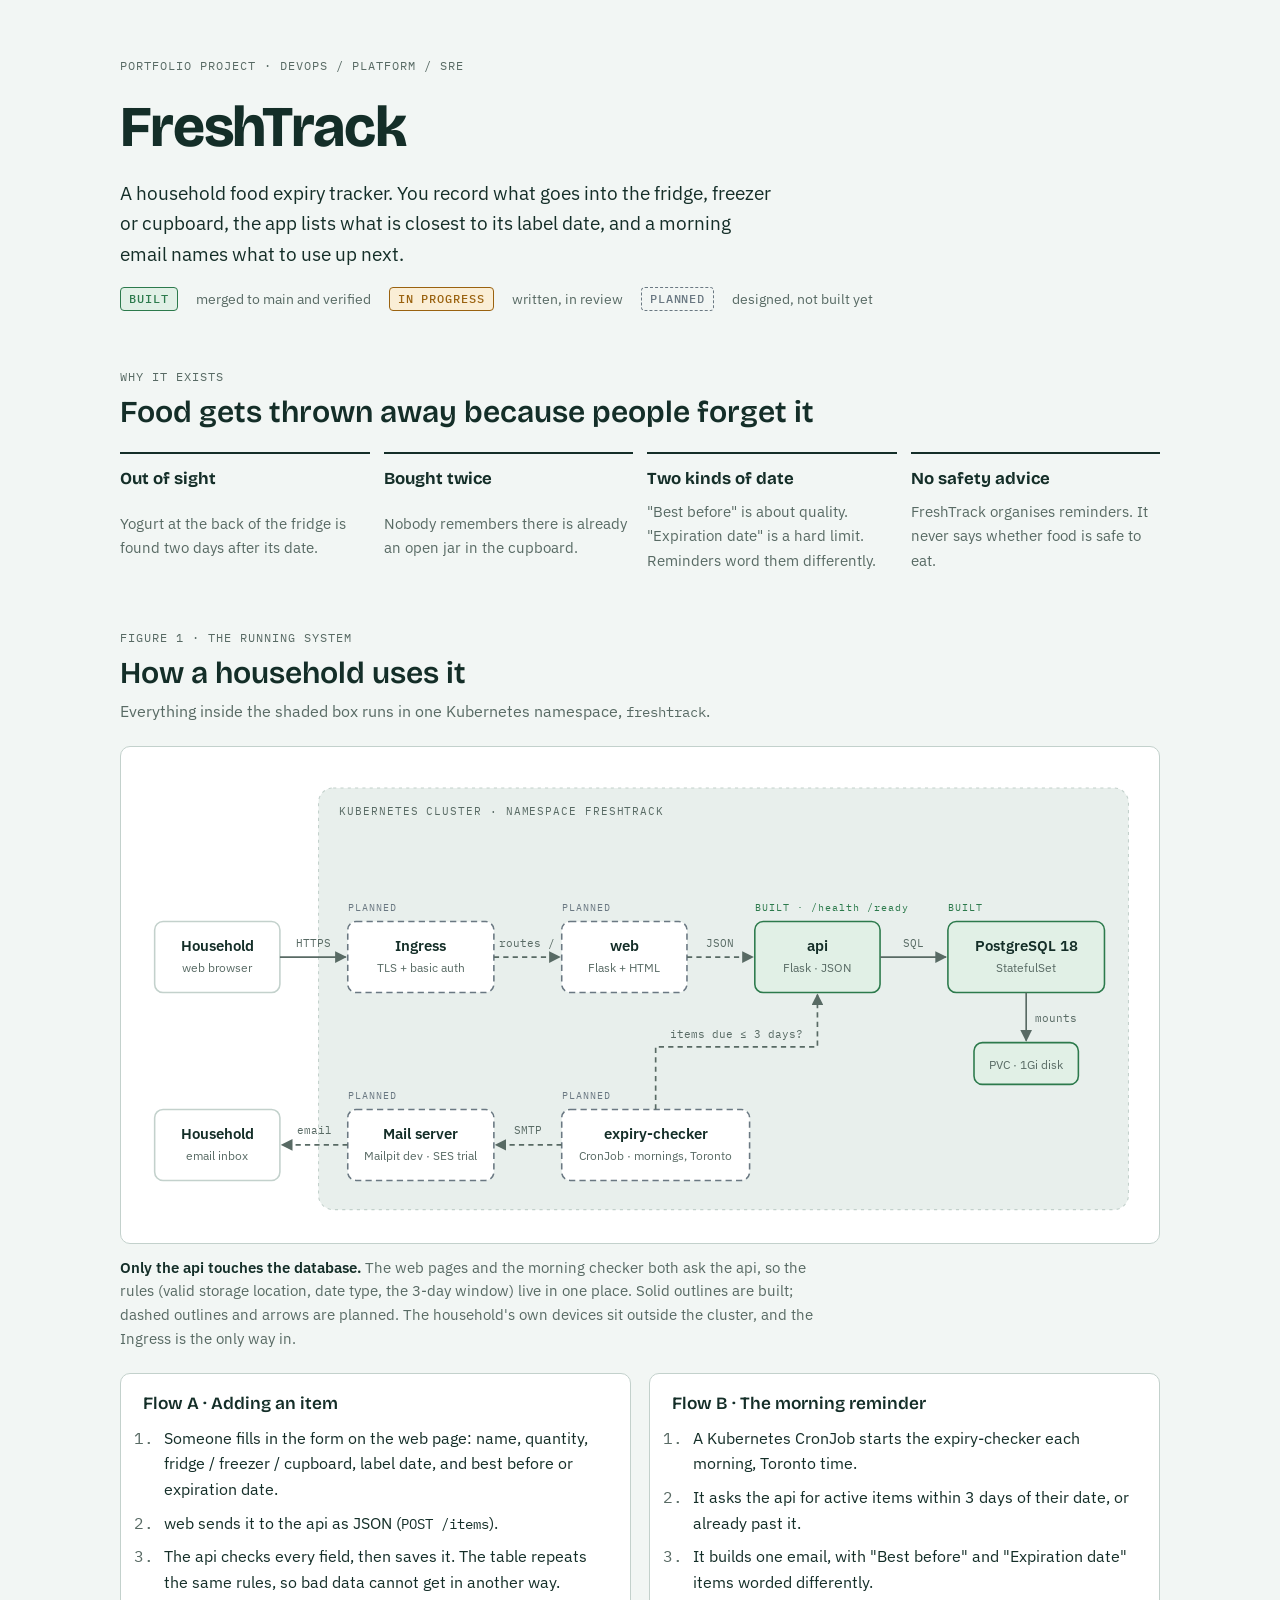
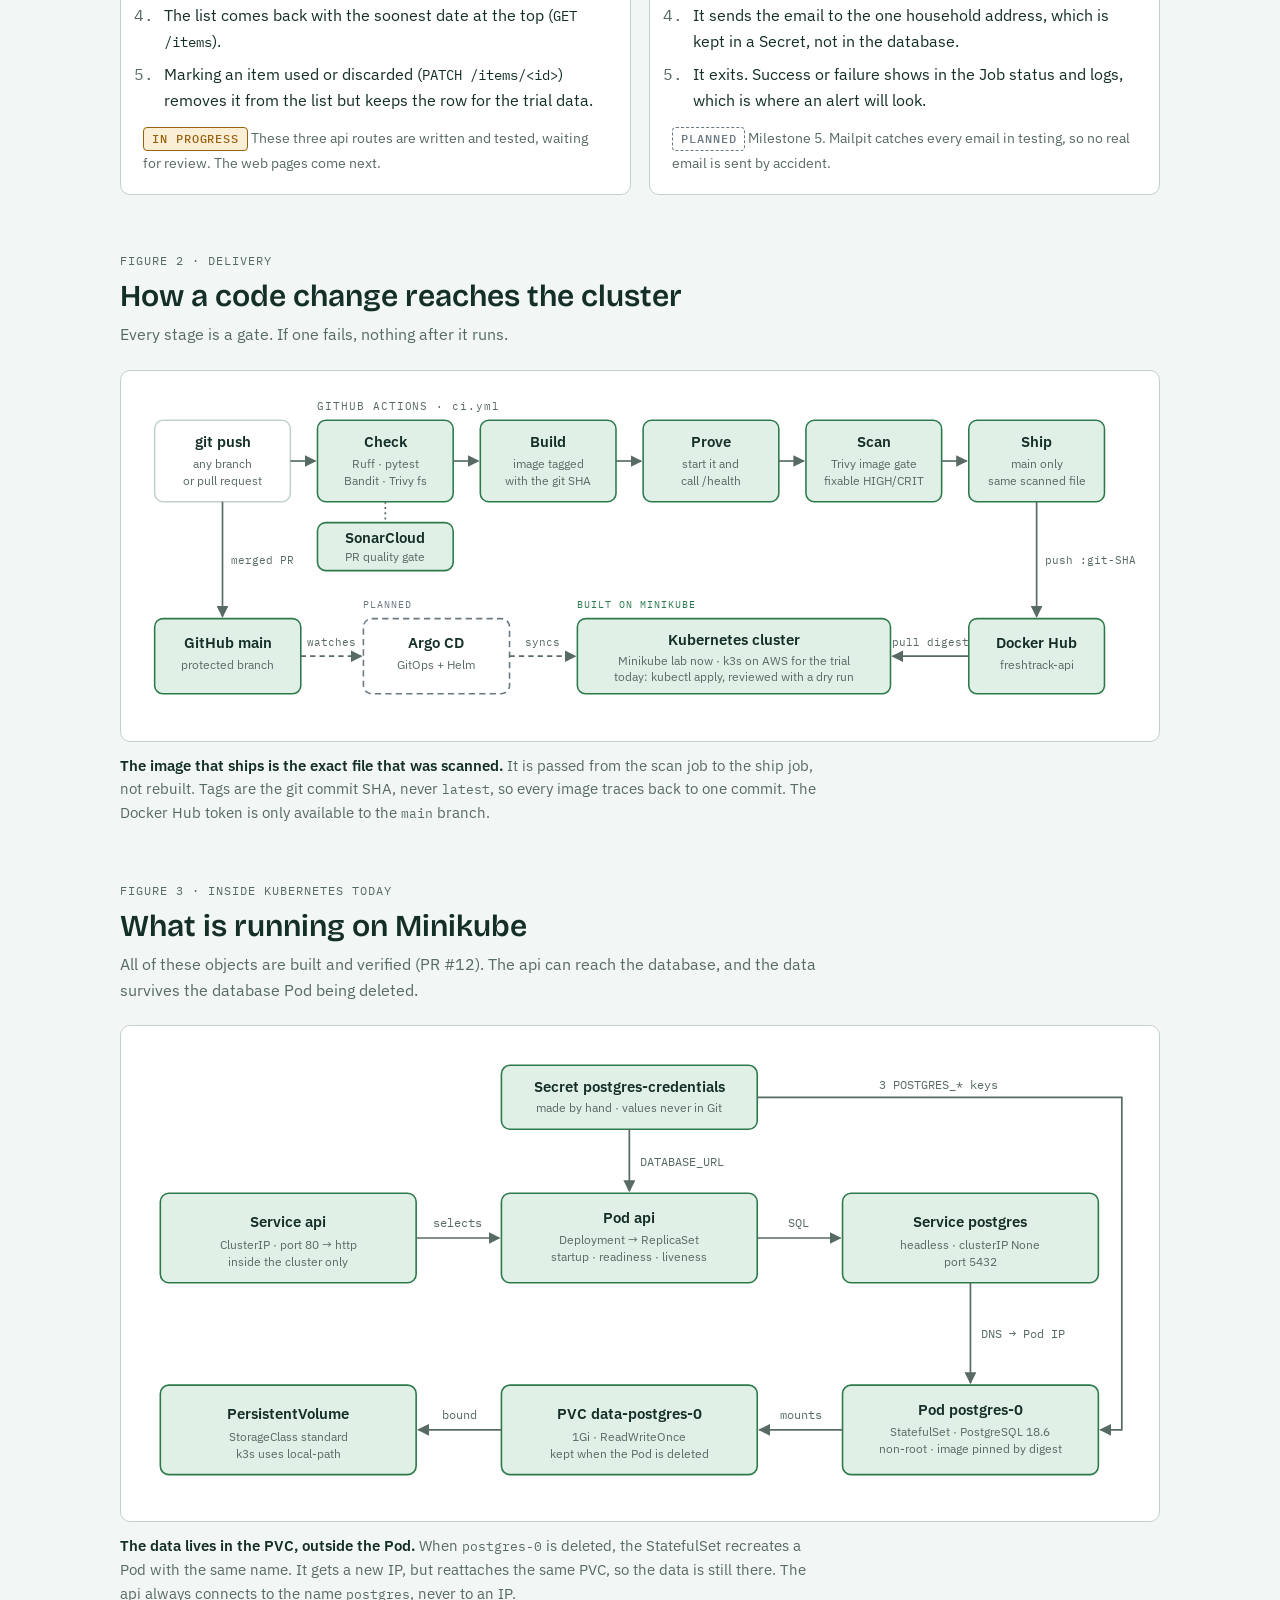
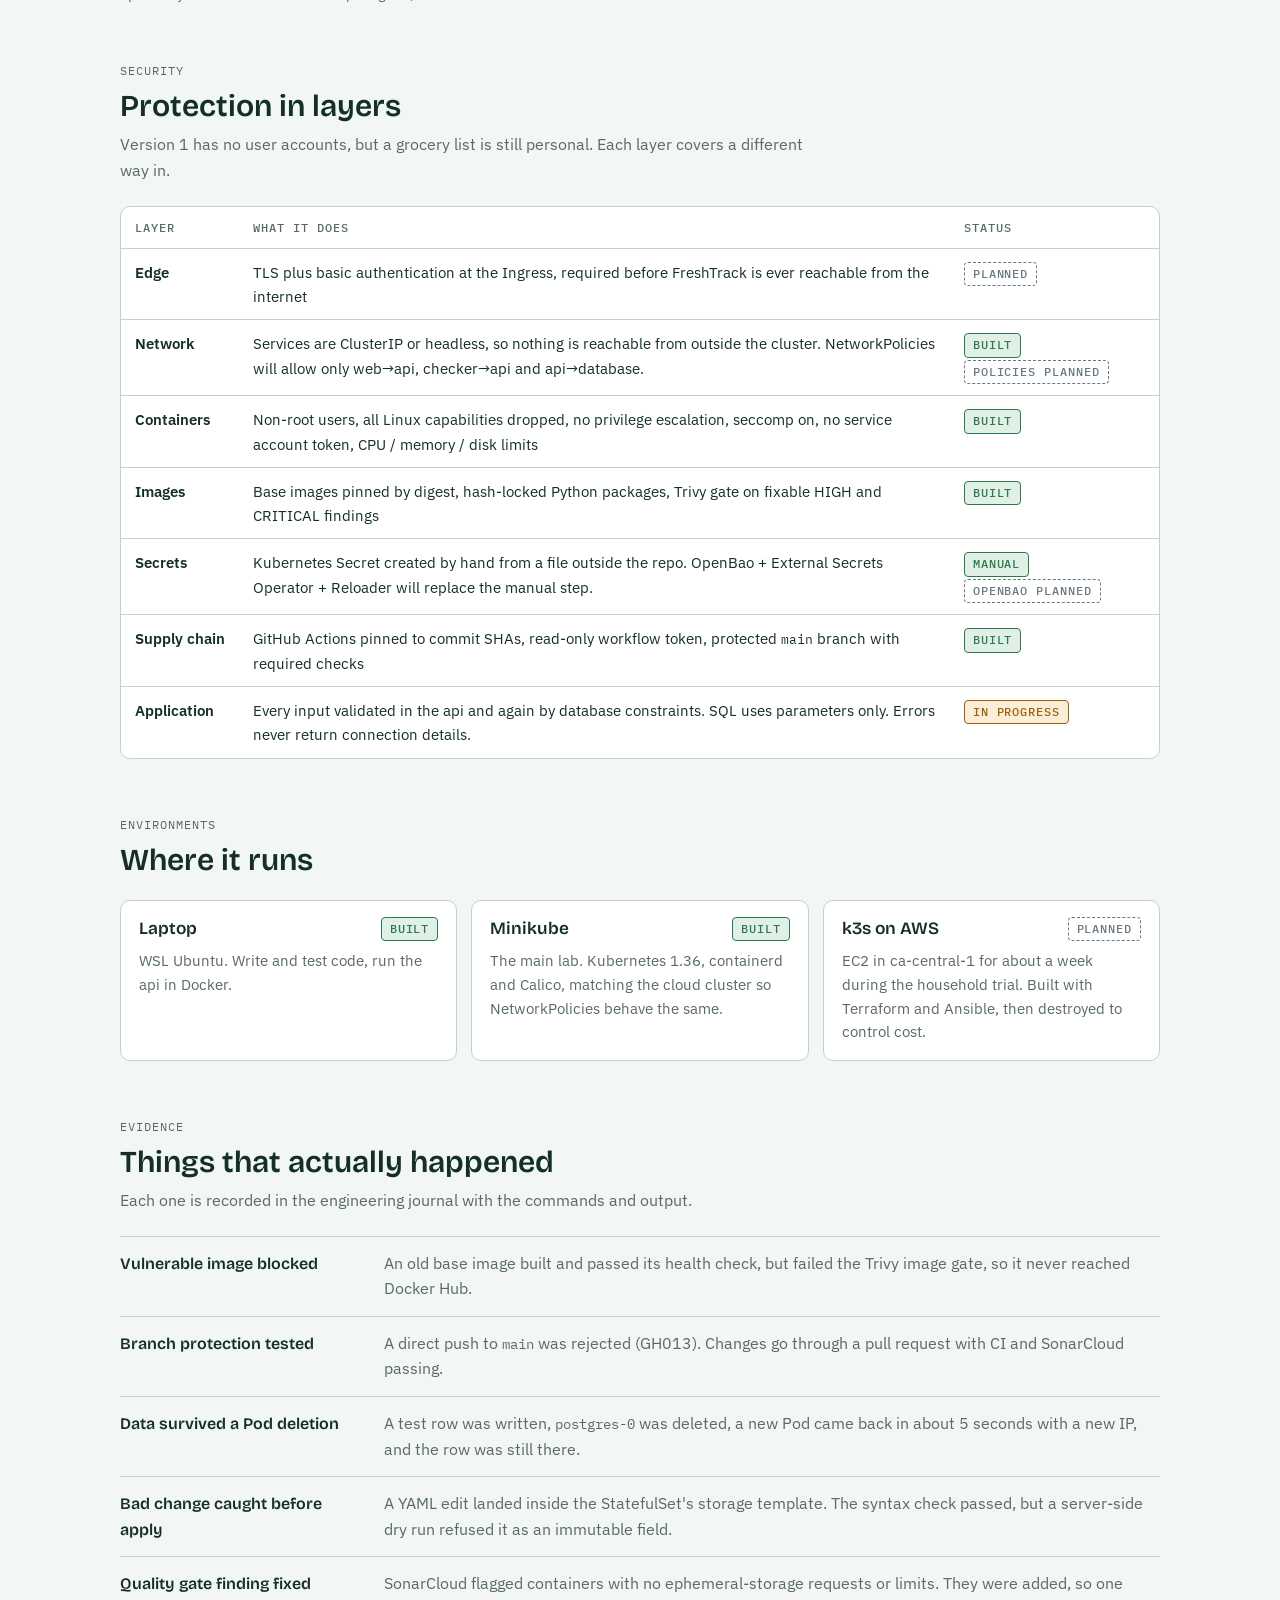
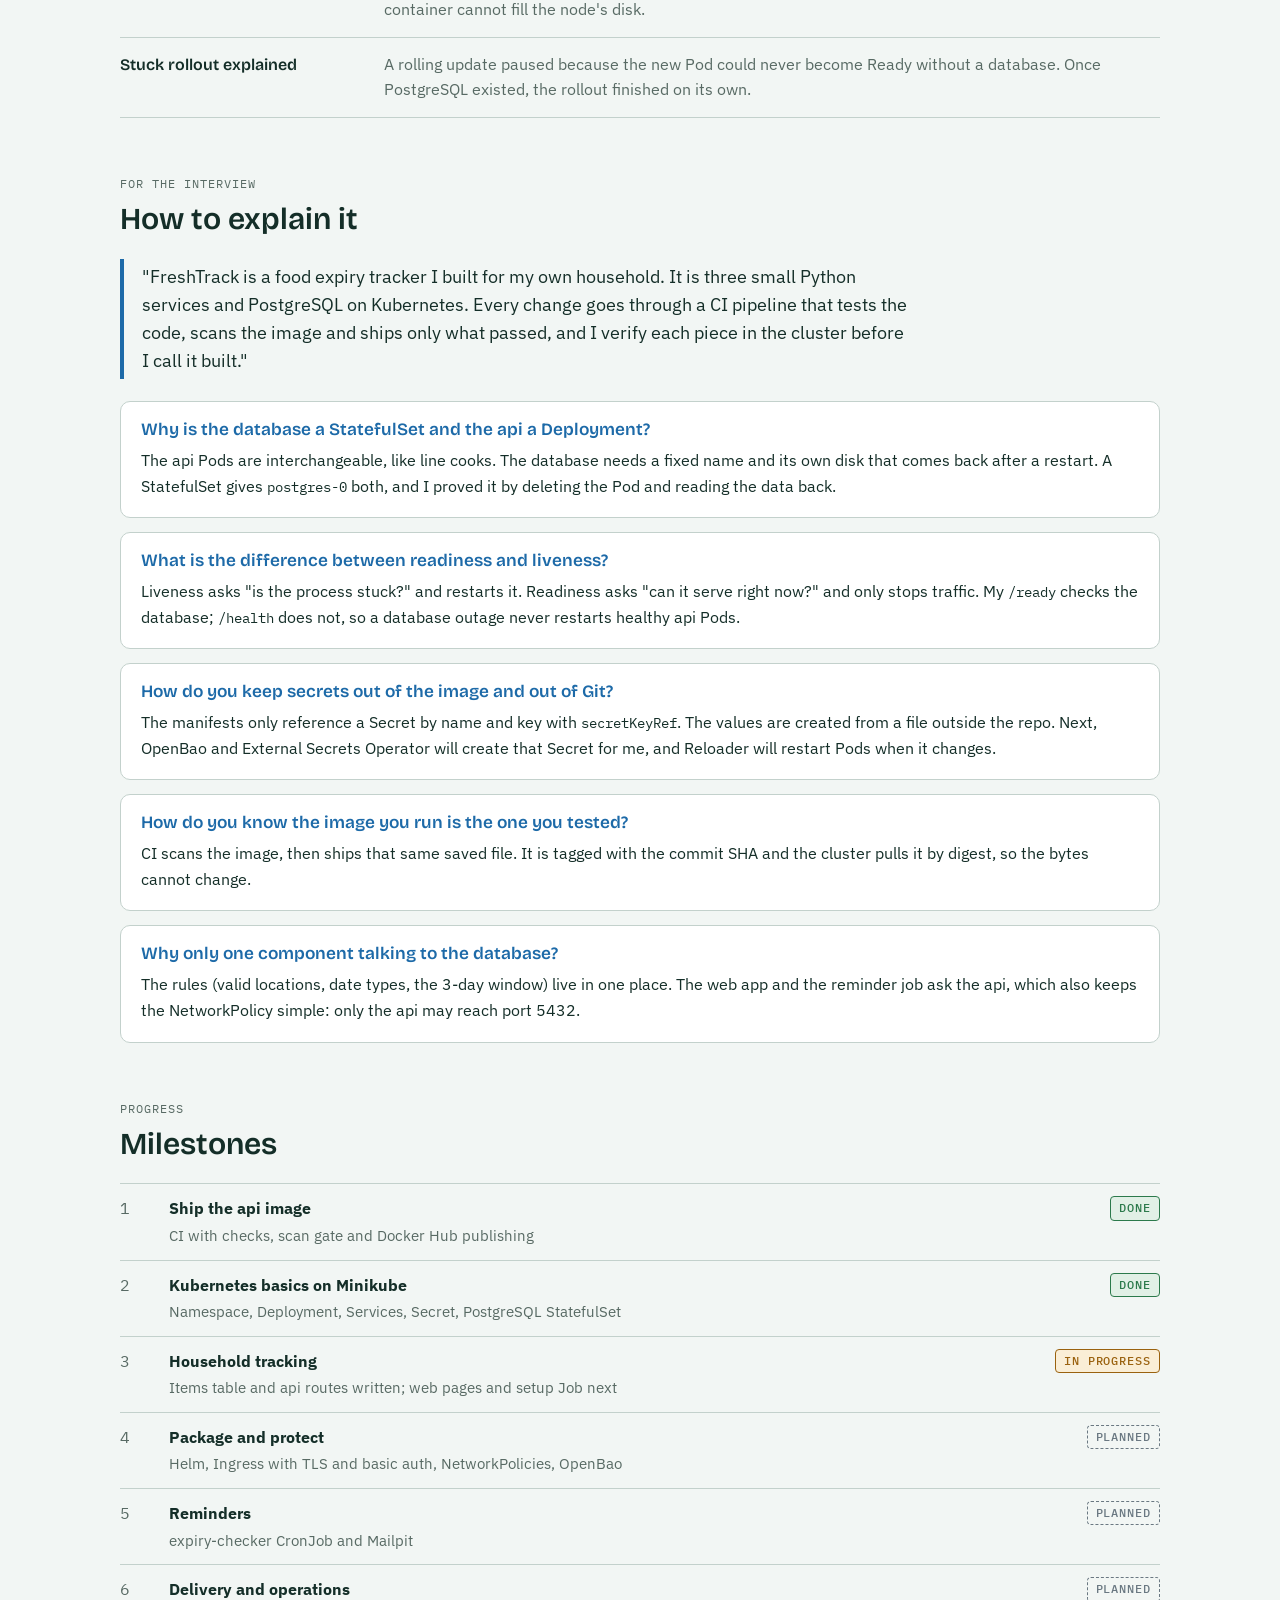
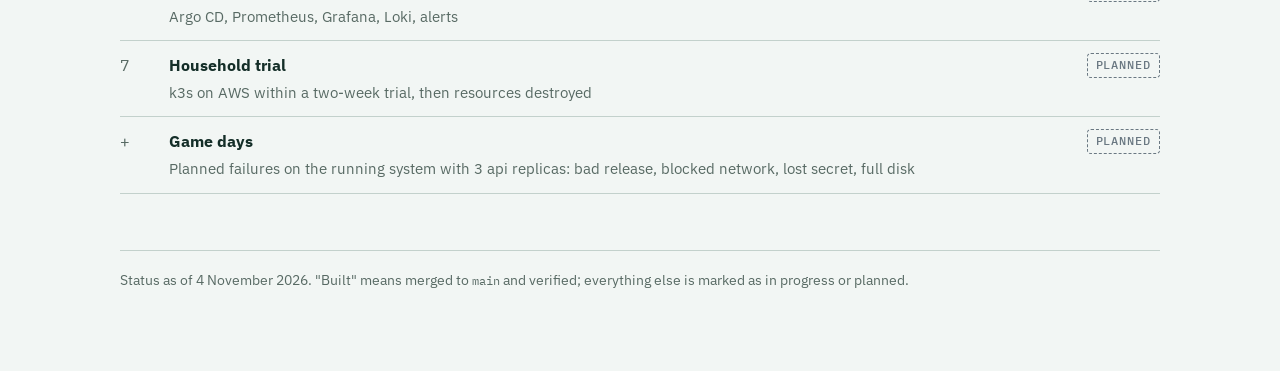
==== docs/system-map.html @ a59fc192 "docs: add system map" ====
<!doctype html>
<html lang="en">
<head>
<meta charset="utf-8">
<meta name="viewport" content="width=device-width, initial-scale=1, viewport-fit=cover">
<title>FreshTrack System Map</title>
<link rel="preconnect" href="https://fonts.googleapis.com">
<link rel="preconnect" href="https://fonts.gstatic.com" crossorigin>
<link rel="stylesheet" href="https://fonts.googleapis.com/css2?family=Bricolage+Grotesque:opsz,wght@12..96,600;12..96,750&family=IBM+Plex+Sans:wght@400;500;600&family=IBM+Plex+Mono:wght@400;500&display=swap">
<style>
/* Layout: one reading column with wide figures; cold-chain greens, status shown like date stickers. */
:root {
  --bg: #F2F6F4;
  --surface: #FFFFFF;
  --zone: #E8EFEC;
  --ink: #142E28;
  --muted: #586A64;
  --line: #C3D1CC;
  --accent: #1D6AA8;
  --built: #2C7A4C;
  --built-bg: #E1F0E6;
  --prog: #9A620F;
  --prog-bg: #FAEED6;
  --planned: #6A7882;
  --display: "Bricolage Grotesque", "Segoe UI", system-ui, sans-serif;
  --body: "IBM Plex Sans", "Segoe UI", system-ui, sans-serif;
  --mono: "IBM Plex Mono", ui-monospace, "SFMono-Regular", Menlo, monospace;
}
@media (prefers-color-scheme: dark) {
  :root:not([data-theme="light"]) {
    --bg: #0E1614; --surface: #15201D; --zone: #121C19; --ink: #E2ECE8; --muted: #93A59F;
    --line: #2D3D38; --accent: #74B6EC; --built: #72CF98; --built-bg: #16301F;
    --prog: #E7B65C; --prog-bg: #36290F; --planned: #8E9CA6; color-scheme: dark;
  }
}
:root[data-theme="dark"] {
  --bg: #0E1614; --surface: #15201D; --zone: #121C19; --ink: #E2ECE8; --muted: #93A59F;
  --line: #2D3D38; --accent: #74B6EC; --built: #72CF98; --built-bg: #16301F;
  --prog: #E7B65C; --prog-bg: #36290F; --planned: #8E9CA6; color-scheme: dark;
}

body {
  background: var(--bg);
  color: var(--ink);
  font-family: var(--body);
  font-size: 16px;
  line-height: 1.6;
}
.page {
  max-width: 1040px;
  margin: 0 auto;
  padding-left: max(16px, env(safe-area-inset-left, 0px));
  padding-right: max(16px, env(safe-area-inset-right, 0px));
  padding-block: 48px 72px;
  display: grid;
  gap: 56px;
}
h1, h2, h3 { font-family: var(--display); line-height: 1.15; text-wrap: balance; margin: 0; }
h1 { font-size: clamp(2.4rem, 6vw, 3.6rem); font-weight: 750; letter-spacing: -0.02em; }
h2 { font-size: clamp(1.45rem, 3vw, 1.9rem); font-weight: 600; }
h3 { font-size: 1.08rem; font-weight: 600; }
p { margin: 0; }
.prose { max-width: 68ch; display: grid; gap: 14px; }
.eyebrow {
  font-family: var(--mono); font-size: 0.78rem; letter-spacing: 0.08em;
  text-transform: uppercase; color: var(--muted);
}
code, .mono { font-family: var(--mono); font-size: 0.88em; }
section { display: grid; gap: 22px; }
.head { display: grid; gap: 8px; max-width: 70ch; }
.head p { color: var(--muted); }

/* Hero */
.hero { display: grid; gap: 18px; }
.lede { font-size: 1.18rem; max-width: 60ch; }
.legend { display: flex; flex-wrap: wrap; gap: 10px 18px; align-items: center; font-size: 0.9rem; color: var(--muted); }

/* Status stickers, like a date label on a package */
.tag {
  display: inline-flex; align-items: center; gap: 6px;
  font-family: var(--mono); font-size: 0.72rem; font-weight: 500;
  letter-spacing: 0.08em; text-transform: uppercase;
  padding: 2px 8px; border-radius: 4px; border: 1.5px solid; white-space: nowrap;
}
.tag.built { color: var(--built); background: var(--built-bg); border-color: var(--built); }
.tag.prog { color: var(--prog); background: var(--prog-bg); border-color: var(--prog); }
.tag.planned { color: var(--planned); border-style: dashed; border-color: var(--planned); background: transparent; }

/* Problem strip */
.facts { display: grid; grid-template-columns: repeat(auto-fit, minmax(220px, 1fr)); gap: 14px; }
.fact { border-top: 2px solid var(--ink); padding-top: 12px; display: grid; gap: 6px; }
.fact strong { font-family: var(--display); font-size: 1.05rem; }
.fact span { color: var(--muted); font-size: 0.95rem; }

/* Figures */
figure { margin: 0; display: grid; gap: 12px; }
.fig-box {
  background: var(--surface); border: 1px solid var(--line); border-radius: 10px;
  padding: 18px; overflow-x: auto;
}
.fig-box svg { display: block; width: 100%; min-width: 680px; height: auto; }
figcaption { color: var(--muted); font-size: 0.93rem; max-width: 78ch; }
figcaption b { color: var(--ink); font-weight: 600; }

svg text { font-family: var(--body); fill: var(--ink); }
svg .t-name { font-size: 14px; font-weight: 600; }
svg .t-sub { font-size: 11.5px; fill: var(--muted); }
svg .t-edge { font-family: var(--mono); font-size: 11px; fill: var(--muted); }
svg .t-zone { font-family: var(--mono); font-size: 11px; letter-spacing: 0.08em; fill: var(--muted); }
svg .t-tag { font-family: var(--mono); font-size: 9.5px; letter-spacing: 0.1em; }
svg .zone { fill: var(--zone); stroke: var(--line); stroke-dasharray: 3 4; }
svg .n rect { fill: var(--surface); stroke: var(--line); stroke-width: 1.5; }
svg .n.built rect { fill: var(--built-bg); stroke: var(--built); }
svg .n.prog rect { fill: var(--prog-bg); stroke: var(--prog); }
svg .n.planned rect { fill: var(--surface); stroke: var(--planned); stroke-dasharray: 6 4; }
svg .t-tag.built { fill: var(--built); }
svg .t-tag.prog { fill: var(--prog); }
svg .t-tag.planned { fill: var(--planned); }
svg .e { stroke: var(--muted); stroke-width: 1.6; fill: none; }
svg .e.planned { stroke-dasharray: 5 4; }
svg .ah { fill: var(--muted); }

/* Flows */
.two { display: grid; grid-template-columns: repeat(auto-fit, minmax(300px, 1fr)); gap: 18px; }
.panel {
  background: var(--surface); border: 1px solid var(--line); border-radius: 10px;
  padding: 20px 22px; display: grid; gap: 12px; align-content: start; min-width: 0;
}
.panel ol { margin: 0; padding-left: 1.3em; display: grid; gap: 8px; }
.panel li::marker { font-family: var(--mono); color: var(--muted); }
.panel .note { font-size: 0.9rem; color: var(--muted); }

/* Table */
.table-wrap { overflow-x: auto; border: 1px solid var(--line); border-radius: 10px; background: var(--surface); }
table { border-collapse: collapse; width: 100%; min-width: 620px; font-size: 0.95rem; }
th, td { text-align: left; padding: 11px 14px; border-bottom: 1px solid var(--line); vertical-align: top; }
th { font-family: var(--mono); font-size: 0.75rem; letter-spacing: 0.08em; text-transform: uppercase; color: var(--muted); font-weight: 500; }
tr:last-child td { border-bottom: 0; }
td:first-child { font-weight: 600; white-space: nowrap; }

/* Environments */
.envs { display: grid; grid-template-columns: repeat(auto-fit, minmax(240px, 1fr)); gap: 14px; }
.env { border: 1px solid var(--line); border-radius: 10px; padding: 16px 18px; background: var(--surface); display: grid; gap: 8px; align-content: start; }
.env .row { display: flex; justify-content: space-between; gap: 10px; align-items: center; flex-wrap: wrap; }
.env p { color: var(--muted); font-size: 0.93rem; }

/* Evidence */
.evidence { display: grid; gap: 0; border-top: 1px solid var(--line); }
.ev { display: grid; grid-template-columns: minmax(0, 15rem) minmax(0, 1fr); gap: 6px 24px; padding: 14px 0; border-bottom: 1px solid var(--line); }
.ev strong { font-family: var(--display); font-weight: 600; }
.ev p { color: var(--muted); }
@media (max-width: 640px) { .ev { grid-template-columns: 1fr; } }

/* Q&A */
.qa { display: grid; gap: 14px; }
.q { background: var(--surface); border: 1px solid var(--line); border-radius: 10px; padding: 18px 20px; display: grid; gap: 8px; }
.q h3 { color: var(--accent); }
.pitch {
  border-left: 4px solid var(--accent); padding: 4px 0 4px 18px;
  font-size: 1.1rem; max-width: 70ch;
}

/* Roadmap */
.road { list-style: none; margin: 0; padding: 0; display: grid; gap: 0; border-top: 1px solid var(--line); }
.road li { display: grid; grid-template-columns: 2.2rem minmax(0, 1fr) auto; gap: 14px; align-items: start; padding: 12px 0; border-bottom: 1px solid var(--line); }
.road .num { font-family: var(--mono); color: var(--muted); font-variant-numeric: tabular-nums; }
.road .what { display: grid; gap: 2px; }
.road .what span { color: var(--muted); font-size: 0.92rem; }

footer { color: var(--muted); font-size: 0.88rem; border-top: 1px solid var(--line); padding-top: 18px; }
a { color: var(--accent); }
a:focus-visible { outline: 2px solid var(--accent); outline-offset: 2px; }
</style>
</head>
<body>

<div class="page">

  <header class="hero">
    <div class="eyebrow">Portfolio project · DevOps / Platform / SRE</div>
    <h1>FreshTrack</h1>
    <p class="lede">A household food expiry tracker. You record what goes into the fridge, freezer or cupboard, the app lists what is closest to its label date, and a morning email names what to use up next.</p>
    <div class="legend" aria-label="Status legend">
      <span class="tag built">Built</span> merged to main and verified
      <span class="tag prog">In progress</span> written, in review
      <span class="tag planned">Planned</span> designed, not built yet
    </div>
  </header>

  <section>
    <div class="head">
      <div class="eyebrow">Why it exists</div>
      <h2>Food gets thrown away because people forget it</h2>
    </div>
    <div class="facts">
      <div class="fact"><strong>Out of sight</strong><span>Yogurt at the back of the fridge is found two days after its date.</span></div>
      <div class="fact"><strong>Bought twice</strong><span>Nobody remembers there is already an open jar in the cupboard.</span></div>
      <div class="fact"><strong>Two kinds of date</strong><span>"Best before" is about quality. "Expiration date" is a hard limit. Reminders word them differently.</span></div>
      <div class="fact"><strong>No safety advice</strong><span>FreshTrack organises reminders. It never says whether food is safe to eat.</span></div>
    </div>
  </section>

  <section>
    <div class="head">
      <div class="eyebrow">Figure 1 · The running system</div>
      <h2>How a household uses it</h2>
      <p>Everything inside the shaded box runs in one Kubernetes namespace, <code>freshtrack</code>.</p>
    </div>
    <figure>
      <div class="fig-box">
        <svg viewBox="0 0 960 440" role="img" aria-label="A household browser reaches the web app through an Ingress with TLS and basic authentication. The web app calls the api, which is the only part that reads and writes PostgreSQL. A morning CronJob asks the api for items due within three days and sends one email through a mail server to the household inbox.">
          <defs>
            <marker id="a1" viewBox="0 0 10 10" refX="9" refY="5" markerWidth="7" markerHeight="7" orient="auto-start-reverse">
              <path class="ah" d="M0 0 L10 5 L0 10 z"/>
            </marker>
          </defs>
          <rect class="zone" x="172" y="22" width="776" height="404" rx="14"/>
          <text class="t-zone" x="192" y="48">KUBERNETES CLUSTER · NAMESPACE FRESHTRACK</text>

          <!-- Row 1 -->
          <g class="n"><rect x="15" y="150" width="120" height="68" rx="8"/>
            <text class="t-name" x="75" y="178" text-anchor="middle">Household</text>
            <text class="t-sub" x="75" y="198" text-anchor="middle">web browser</text></g>

          <g class="n planned"><rect x="200" y="150" width="140" height="68" rx="8"/>
            <text class="t-tag planned" x="200" y="140">PLANNED</text>
            <text class="t-name" x="270" y="178" text-anchor="middle">Ingress</text>
            <text class="t-sub" x="270" y="198" text-anchor="middle">TLS + basic auth</text></g>

          <g class="n planned"><rect x="405" y="150" width="120" height="68" rx="8"/>
            <text class="t-tag planned" x="405" y="140">PLANNED</text>
            <text class="t-name" x="465" y="178" text-anchor="middle">web</text>
            <text class="t-sub" x="465" y="198" text-anchor="middle">Flask + HTML</text></g>

          <g class="n built"><rect x="590" y="150" width="120" height="68" rx="8"/>
            <text class="t-tag built" x="590" y="140">BUILT · /health /ready</text>
            <text class="t-name" x="650" y="178" text-anchor="middle">api</text>
            <text class="t-sub" x="650" y="198" text-anchor="middle">Flask · JSON</text></g>

          <g class="n built"><rect x="775" y="150" width="150" height="68" rx="8"/>
            <text class="t-tag built" x="775" y="140">BUILT</text>
            <text class="t-name" x="850" y="178" text-anchor="middle">PostgreSQL 18</text>
            <text class="t-sub" x="850" y="198" text-anchor="middle">StatefulSet</text></g>

          <g class="n built"><rect x="800" y="266" width="100" height="40" rx="8"/>
            <text class="t-sub" x="850" y="291" text-anchor="middle">PVC · 1Gi disk</text></g>

          <line class="e" x1="135" y1="184" x2="198" y2="184" marker-end="url(#a1)"/>
          <text class="t-edge" x="167" y="174" text-anchor="middle">HTTPS</text>
          <line class="e planned" x1="340" y1="184" x2="403" y2="184" marker-end="url(#a1)"/>
          <text class="t-edge" x="372" y="174" text-anchor="middle">routes /</text>
          <line class="e planned" x1="525" y1="184" x2="588" y2="184" marker-end="url(#a1)"/>
          <text class="t-edge" x="557" y="174" text-anchor="middle">JSON</text>
          <line class="e" x1="710" y1="184" x2="773" y2="184" marker-end="url(#a1)"/>
          <text class="t-edge" x="742" y="174" text-anchor="middle">SQL</text>
          <line class="e" x1="850" y1="218" x2="850" y2="264" marker-end="url(#a1)"/>
          <text class="t-edge" x="858" y="246">mounts</text>

          <!-- Row 2 -->
          <g class="n"><rect x="15" y="330" width="120" height="68" rx="8"/>
            <text class="t-name" x="75" y="358" text-anchor="middle">Household</text>
            <text class="t-sub" x="75" y="378" text-anchor="middle">email inbox</text></g>

          <g class="n planned"><rect x="200" y="330" width="140" height="68" rx="8"/>
            <text class="t-tag planned" x="200" y="320">PLANNED</text>
            <text class="t-name" x="270" y="358" text-anchor="middle">Mail server</text>
            <text class="t-sub" x="270" y="378" text-anchor="middle">Mailpit dev · SES trial</text></g>

          <g class="n planned"><rect x="405" y="330" width="180" height="68" rx="8"/>
            <text class="t-tag planned" x="405" y="320">PLANNED</text>
            <text class="t-name" x="495" y="358" text-anchor="middle">expiry-checker</text>
            <text class="t-sub" x="495" y="378" text-anchor="middle">CronJob · mornings, Toronto</text></g>

          <path class="e planned" d="M 495 330 L 495 270 L 650 270 L 650 220" marker-end="url(#a1)"/>
          <text class="t-edge" x="572" y="262" text-anchor="middle">items due ≤ 3 days?</text>
          <line class="e planned" x1="405" y1="364" x2="342" y2="364" marker-end="url(#a1)"/>
          <text class="t-edge" x="373" y="354" text-anchor="middle">SMTP</text>
          <line class="e planned" x1="200" y1="364" x2="137" y2="364" marker-end="url(#a1)"/>
          <text class="t-edge" x="168" y="354" text-anchor="middle">email</text>
        </svg>
      </div>
      <figcaption><b>Only the api touches the database.</b> The web pages and the morning checker both ask the api, so the rules (valid storage location, date type, the 3-day window) live in one place. Solid outlines are built; dashed outlines and arrows are planned. The household's own devices sit outside the cluster, and the Ingress is the only way in.</figcaption>
    </figure>

    <div class="two">
      <div class="panel">
        <h3>Flow A · Adding an item</h3>
        <ol>
          <li>Someone fills in the form on the web page: name, quantity, fridge / freezer / cupboard, label date, and best before or expiration date.</li>
          <li>web sends it to the api as JSON (<code>POST /items</code>).</li>
          <li>The api checks every field, then saves it. The table repeats the same rules, so bad data cannot get in another way.</li>
          <li>The list comes back with the soonest date at the top (<code>GET /items</code>).</li>
          <li>Marking an item used or discarded (<code>PATCH /items/&lt;id&gt;</code>) removes it from the list but keeps the row for the trial data.</li>
        </ol>
        <p class="note"><span class="tag prog">In progress</span> These three api routes are written and tested, waiting for review. The web pages come next.</p>
      </div>
      <div class="panel">
        <h3>Flow B · The morning reminder</h3>
        <ol>
          <li>A Kubernetes CronJob starts the expiry-checker each morning, Toronto time.</li>
          <li>It asks the api for active items within 3 days of their date, or already past it.</li>
          <li>It builds one email, with "Best before" and "Expiration date" items worded differently.</li>
          <li>It sends the email to the one household address, which is kept in a Secret, not in the database.</li>
          <li>It exits. Success or failure shows in the Job status and logs, which is where an alert will look.</li>
        </ol>
        <p class="note"><span class="tag planned">Planned</span> Milestone 5. Mailpit catches every email in testing, so no real email is sent by accident.</p>
      </div>
    </div>
  </section>

  <section>
    <div class="head">
      <div class="eyebrow">Figure 2 · Delivery</div>
      <h2>How a code change reaches the cluster</h2>
      <p>Every stage is a gate. If one fails, nothing after it runs.</p>
    </div>
    <figure>
      <div class="fig-box">
        <svg viewBox="0 0 960 320" role="img" aria-label="A git push runs GitHub Actions: Check with Ruff, pytest, Bandit and Trivy, then Build an image tagged with the git SHA, Prove it starts, Scan it with Trivy, and on main only Ship it to Docker Hub. SonarCloud runs alongside as a pull request gate. The cluster pulls the image from Docker Hub. Argo CD syncing from Git is planned; today manifests are applied by hand.">
          <defs>
            <marker id="a2" viewBox="0 0 10 10" refX="9" refY="5" markerWidth="7" markerHeight="7" orient="auto-start-reverse">
              <path class="ah" d="M0 0 L10 5 L0 10 z"/>
            </marker>
          </defs>
          <text class="t-zone" x="171" y="20">GITHUB ACTIONS · ci.yml</text>

          <g class="n"><rect x="15" y="30" width="130" height="78" rx="8"/>
            <text class="t-name" x="80" y="56" text-anchor="middle">git push</text>
            <text class="t-sub" x="80" y="76" text-anchor="middle">any branch</text>
            <text class="t-sub" x="80" y="92" text-anchor="middle">or pull request</text></g>
          <g class="n built"><rect x="171" y="30" width="130" height="78" rx="8"/>
            <text class="t-name" x="236" y="56" text-anchor="middle">Check</text>
            <text class="t-sub" x="236" y="76" text-anchor="middle">Ruff · pytest</text>
            <text class="t-sub" x="236" y="92" text-anchor="middle">Bandit · Trivy fs</text></g>
          <g class="n built"><rect x="327" y="30" width="130" height="78" rx="8"/>
            <text class="t-name" x="392" y="56" text-anchor="middle">Build</text>
            <text class="t-sub" x="392" y="76" text-anchor="middle">image tagged</text>
            <text class="t-sub" x="392" y="92" text-anchor="middle">with the git SHA</text></g>
          <g class="n built"><rect x="483" y="30" width="130" height="78" rx="8"/>
            <text class="t-name" x="548" y="56" text-anchor="middle">Prove</text>
            <text class="t-sub" x="548" y="76" text-anchor="middle">start it and</text>
            <text class="t-sub" x="548" y="92" text-anchor="middle">call /health</text></g>
          <g class="n built"><rect x="639" y="30" width="130" height="78" rx="8"/>
            <text class="t-name" x="704" y="56" text-anchor="middle">Scan</text>
            <text class="t-sub" x="704" y="76" text-anchor="middle">Trivy image gate</text>
            <text class="t-sub" x="704" y="92" text-anchor="middle">fixable HIGH/CRIT</text></g>
          <g class="n built"><rect x="795" y="30" width="130" height="78" rx="8"/>
            <text class="t-name" x="860" y="56" text-anchor="middle">Ship</text>
            <text class="t-sub" x="860" y="76" text-anchor="middle">main only</text>
            <text class="t-sub" x="860" y="92" text-anchor="middle">same scanned file</text></g>

          <line class="e" x1="145" y1="69" x2="169" y2="69" marker-end="url(#a2)"/>
          <line class="e" x1="301" y1="69" x2="325" y2="69" marker-end="url(#a2)"/>
          <line class="e" x1="457" y1="69" x2="481" y2="69" marker-end="url(#a2)"/>
          <line class="e" x1="613" y1="69" x2="637" y2="69" marker-end="url(#a2)"/>
          <line class="e" x1="769" y1="69" x2="793" y2="69" marker-end="url(#a2)"/>

          <g class="n built"><rect x="171" y="128" width="130" height="46" rx="8"/>
            <text class="t-name" x="236" y="148" text-anchor="middle">SonarCloud</text>
            <text class="t-sub" x="236" y="165" text-anchor="middle">PR quality gate</text></g>
          <line class="e" x1="236" y1="108" x2="236" y2="126" stroke-dasharray="2 3"/>

          <!-- Row 2 -->
          <g class="n built"><rect x="15" y="220" width="140" height="72" rx="8"/>
            <text class="t-name" x="85" y="248" text-anchor="middle">GitHub main</text>
            <text class="t-sub" x="85" y="268" text-anchor="middle">protected branch</text></g>
          <g class="n planned"><rect x="215" y="220" width="140" height="72" rx="8"/>
            <text class="t-tag planned" x="215" y="210">PLANNED</text>
            <text class="t-name" x="285" y="248" text-anchor="middle">Argo CD</text>
            <text class="t-sub" x="285" y="268" text-anchor="middle">GitOps + Helm</text></g>
          <g class="n built"><rect x="420" y="220" width="300" height="72" rx="8"/>
            <text class="t-tag built" x="420" y="210">BUILT ON MINIKUBE</text>
            <text class="t-name" x="570" y="245" text-anchor="middle">Kubernetes cluster</text>
            <text class="t-sub" x="570" y="264" text-anchor="middle">Minikube lab now · k3s on AWS for the trial</text>
            <text class="t-sub" x="570" y="280" text-anchor="middle">today: kubectl apply, reviewed with a dry run</text></g>
          <g class="n built"><rect x="795" y="220" width="130" height="72" rx="8"/>
            <text class="t-name" x="860" y="248" text-anchor="middle">Docker Hub</text>
            <text class="t-sub" x="860" y="268" text-anchor="middle">freshtrack-api</text></g>

          <line class="e" x1="80" y1="108" x2="80" y2="218" marker-end="url(#a2)"/>
          <text class="t-edge" x="88" y="168">merged PR</text>
          <line class="e" x1="860" y1="108" x2="860" y2="218" marker-end="url(#a2)"/>
          <text class="t-edge" x="868" y="168">push :git-SHA</text>
          <line class="e planned" x1="155" y1="256" x2="213" y2="256" marker-end="url(#a2)"/>
          <text class="t-edge" x="184" y="246" text-anchor="middle">watches</text>
          <line class="e planned" x1="355" y1="256" x2="418" y2="256" marker-end="url(#a2)"/>
          <text class="t-edge" x="387" y="246" text-anchor="middle">syncs</text>
          <line class="e" x1="795" y1="256" x2="722" y2="256" marker-end="url(#a2)"/>
          <text class="t-edge" x="758" y="246" text-anchor="middle">pull digest</text>
        </svg>
      </div>
      <figcaption><b>The image that ships is the exact file that was scanned.</b> It is passed from the scan job to the ship job, not rebuilt. Tags are the git commit SHA, never <code>latest</code>, so every image traces back to one commit. The Docker Hub token is only available to the <code>main</code> branch.</figcaption>
    </figure>
  </section>

  <section>
    <div class="head">
      <div class="eyebrow">Figure 3 · Inside Kubernetes today</div>
      <h2>What is running on Minikube</h2>
      <p>All of these objects are built and verified (PR #12). The api can reach the database, and the data survives the database Pod being deleted.</p>
    </div>
    <figure>
      <div class="fig-box">
        <svg viewBox="0 0 940 430" role="img" aria-label="The api Service selects the api Pod, created by a Deployment and ReplicaSet. The api Pod connects to the headless postgres Service, which resolves to Pod postgres-0 from a StatefulSet. postgres-0 mounts PVC data-postgres-0, bound to a PersistentVolume from the standard StorageClass. A Secret supplies DATABASE_URL to the api and three POSTGRES keys to the database.">
          <defs>
            <marker id="a3" viewBox="0 0 10 10" refX="9" refY="5" markerWidth="7" markerHeight="7" orient="auto-start-reverse">
              <path class="ah" d="M0 0 L10 5 L0 10 z"/>
            </marker>
          </defs>

          <g class="n built"><rect x="340" y="20" width="240" height="60" rx="8"/>
            <text class="t-name" x="460" y="45" text-anchor="middle">Secret postgres-credentials</text>
            <text class="t-sub" x="460" y="64" text-anchor="middle">made by hand · values never in Git</text></g>

          <g class="n built"><rect x="20" y="140" width="240" height="84" rx="8"/>
            <text class="t-name" x="140" y="172" text-anchor="middle">Service api</text>
            <text class="t-sub" x="140" y="192" text-anchor="middle">ClusterIP · port 80 → http</text>
            <text class="t-sub" x="140" y="208" text-anchor="middle">inside the cluster only</text></g>
          <g class="n built"><rect x="340" y="140" width="240" height="84" rx="8"/>
            <text class="t-name" x="460" y="168" text-anchor="middle">Pod api</text>
            <text class="t-sub" x="460" y="188" text-anchor="middle">Deployment → ReplicaSet</text>
            <text class="t-sub" x="460" y="204" text-anchor="middle">startup · readiness · liveness</text></g>
          <g class="n built"><rect x="660" y="140" width="240" height="84" rx="8"/>
            <text class="t-name" x="780" y="172" text-anchor="middle">Service postgres</text>
            <text class="t-sub" x="780" y="192" text-anchor="middle">headless · clusterIP None</text>
            <text class="t-sub" x="780" y="208" text-anchor="middle">port 5432</text></g>

          <g class="n built"><rect x="660" y="320" width="240" height="84" rx="8"/>
            <text class="t-name" x="780" y="348" text-anchor="middle">Pod postgres-0</text>
            <text class="t-sub" x="780" y="368" text-anchor="middle">StatefulSet · PostgreSQL 18.6</text>
            <text class="t-sub" x="780" y="384" text-anchor="middle">non-root · image pinned by digest</text></g>
          <g class="n built"><rect x="340" y="320" width="240" height="84" rx="8"/>
            <text class="t-name" x="460" y="352" text-anchor="middle">PVC data-postgres-0</text>
            <text class="t-sub" x="460" y="372" text-anchor="middle">1Gi · ReadWriteOnce</text>
            <text class="t-sub" x="460" y="388" text-anchor="middle">kept when the Pod is deleted</text></g>
          <g class="n built"><rect x="20" y="320" width="240" height="84" rx="8"/>
            <text class="t-name" x="140" y="352" text-anchor="middle">PersistentVolume</text>
            <text class="t-sub" x="140" y="372" text-anchor="middle">StorageClass standard</text>
            <text class="t-sub" x="140" y="388" text-anchor="middle">k3s uses local-path</text></g>

          <line class="e" x1="460" y1="80" x2="460" y2="138" marker-end="url(#a3)"/>
          <text class="t-edge" x="470" y="114">DATABASE_URL</text>
          <path class="e" d="M 580 50 L 922 50 L 922 362 L 902 362" marker-end="url(#a3)"/>
          <text class="t-edge" x="750" y="42" text-anchor="middle">3 POSTGRES_* keys</text>

          <line class="e" x1="260" y1="182" x2="338" y2="182" marker-end="url(#a3)"/>
          <text class="t-edge" x="299" y="172" text-anchor="middle">selects</text>
          <line class="e" x1="580" y1="182" x2="658" y2="182" marker-end="url(#a3)"/>
          <text class="t-edge" x="619" y="172" text-anchor="middle">SQL</text>
          <line class="e" x1="780" y1="224" x2="780" y2="318" marker-end="url(#a3)"/>
          <text class="t-edge" x="790" y="276">DNS → Pod IP</text>
          <line class="e" x1="660" y1="362" x2="582" y2="362" marker-end="url(#a3)"/>
          <text class="t-edge" x="621" y="352" text-anchor="middle">mounts</text>
          <line class="e" x1="340" y1="362" x2="262" y2="362" marker-end="url(#a3)"/>
          <text class="t-edge" x="301" y="352" text-anchor="middle">bound</text>
        </svg>
      </div>
      <figcaption><b>The data lives in the PVC, outside the Pod.</b> When <code>postgres-0</code> is deleted, the StatefulSet recreates a Pod with the same name. It gets a new IP, but reattaches the same PVC, so the data is still there. The api always connects to the name <code>postgres</code>, never to an IP.</figcaption>
    </figure>
  </section>

  <section>
    <div class="head">
      <div class="eyebrow">Security</div>
      <h2>Protection in layers</h2>
      <p>Version 1 has no user accounts, but a grocery list is still personal. Each layer covers a different way in.</p>
    </div>
    <div class="table-wrap">
      <table>
        <thead><tr><th>Layer</th><th>What it does</th><th>Status</th></tr></thead>
        <tbody>
          <tr><td>Edge</td><td>TLS plus basic authentication at the Ingress, required before FreshTrack is ever reachable from the internet</td><td><span class="tag planned">Planned</span></td></tr>
          <tr><td>Network</td><td>Services are ClusterIP or headless, so nothing is reachable from outside the cluster. NetworkPolicies will allow only web→api, checker→api and api→database.</td><td><span class="tag built">Built</span> <span class="tag planned">Policies planned</span></td></tr>
          <tr><td>Containers</td><td>Non-root users, all Linux capabilities dropped, no privilege escalation, seccomp on, no service account token, CPU / memory / disk limits</td><td><span class="tag built">Built</span></td></tr>
          <tr><td>Images</td><td>Base images pinned by digest, hash-locked Python packages, Trivy gate on fixable HIGH and CRITICAL findings</td><td><span class="tag built">Built</span></td></tr>
          <tr><td>Secrets</td><td>Kubernetes Secret created by hand from a file outside the repo. OpenBao + External Secrets Operator + Reloader will replace the manual step.</td><td><span class="tag built">Manual</span> <span class="tag planned">OpenBao planned</span></td></tr>
          <tr><td>Supply chain</td><td>GitHub Actions pinned to commit SHAs, read-only workflow token, protected <code>main</code> branch with required checks</td><td><span class="tag built">Built</span></td></tr>
          <tr><td>Application</td><td>Every input validated in the api and again by database constraints. SQL uses parameters only. Errors never return connection details.</td><td><span class="tag prog">In progress</span></td></tr>
        </tbody>
      </table>
    </div>
  </section>

  <section>
    <div class="head">
      <div class="eyebrow">Environments</div>
      <h2>Where it runs</h2>
    </div>
    <div class="envs">
      <div class="env"><div class="row"><h3>Laptop</h3><span class="tag built">Built</span></div><p>WSL Ubuntu. Write and test code, run the api in Docker.</p></div>
      <div class="env"><div class="row"><h3>Minikube</h3><span class="tag built">Built</span></div><p>The main lab. Kubernetes 1.36, containerd and Calico, matching the cloud cluster so NetworkPolicies behave the same.</p></div>
      <div class="env"><div class="row"><h3>k3s on AWS</h3><span class="tag planned">Planned</span></div><p>EC2 in ca-central-1 for about a week during the household trial. Built with Terraform and Ansible, then destroyed to control cost.</p></div>
    </div>
  </section>

  <section>
    <div class="head">
      <div class="eyebrow">Evidence</div>
      <h2>Things that actually happened</h2>
      <p>Each one is recorded in the engineering journal with the commands and output.</p>
    </div>
    <div class="evidence">
      <div class="ev"><strong>Vulnerable image blocked</strong><p>An old base image built and passed its health check, but failed the Trivy image gate, so it never reached Docker Hub.</p></div>
      <div class="ev"><strong>Branch protection tested</strong><p>A direct push to <code>main</code> was rejected (GH013). Changes go through a pull request with CI and SonarCloud passing.</p></div>
      <div class="ev"><strong>Data survived a Pod deletion</strong><p>A test row was written, <code>postgres-0</code> was deleted, a new Pod came back in about 5 seconds with a new IP, and the row was still there.</p></div>
      <div class="ev"><strong>Bad change caught before apply</strong><p>A YAML edit landed inside the StatefulSet's storage template. The syntax check passed, but a server-side dry run refused it as an immutable field.</p></div>
      <div class="ev"><strong>Quality gate finding fixed</strong><p>SonarCloud flagged containers with no ephemeral-storage requests or limits. They were added, so one container cannot fill the node's disk.</p></div>
      <div class="ev"><strong>Stuck rollout explained</strong><p>A rolling update paused because the new Pod could never become Ready without a database. Once PostgreSQL existed, the rollout finished on its own.</p></div>
    </div>
  </section>

  <section>
    <div class="head">
      <div class="eyebrow">For the interview</div>
      <h2>How to explain it</h2>
    </div>
    <p class="pitch">"FreshTrack is a food expiry tracker I built for my own household. It is three small Python services and PostgreSQL on Kubernetes. Every change goes through a CI pipeline that tests the code, scans the image and ships only what passed, and I verify each piece in the cluster before I call it built."</p>
    <div class="qa">
      <div class="q"><h3>Why is the database a StatefulSet and the api a Deployment?</h3><p>The api Pods are interchangeable, like line cooks. The database needs a fixed name and its own disk that comes back after a restart. A StatefulSet gives <code>postgres-0</code> both, and I proved it by deleting the Pod and reading the data back.</p></div>
      <div class="q"><h3>What is the difference between readiness and liveness?</h3><p>Liveness asks "is the process stuck?" and restarts it. Readiness asks "can it serve right now?" and only stops traffic. My <code>/ready</code> checks the database; <code>/health</code> does not, so a database outage never restarts healthy api Pods.</p></div>
      <div class="q"><h3>How do you keep secrets out of the image and out of Git?</h3><p>The manifests only reference a Secret by name and key with <code>secretKeyRef</code>. The values are created from a file outside the repo. Next, OpenBao and External Secrets Operator will create that Secret for me, and Reloader will restart Pods when it changes.</p></div>
      <div class="q"><h3>How do you know the image you run is the one you tested?</h3><p>CI scans the image, then ships that same saved file. It is tagged with the commit SHA and the cluster pulls it by digest, so the bytes cannot change.</p></div>
      <div class="q"><h3>Why only one component talking to the database?</h3><p>The rules (valid locations, date types, the 3-day window) live in one place. The web app and the reminder job ask the api, which also keeps the NetworkPolicy simple: only the api may reach port 5432.</p></div>
    </div>
  </section>

  <section>
    <div class="head">
      <div class="eyebrow">Progress</div>
      <h2>Milestones</h2>
    </div>
    <ol class="road">
      <li><span class="num">1</span><div class="what"><strong>Ship the api image</strong><span>CI with checks, scan gate and Docker Hub publishing</span></div><span class="tag built">Done</span></li>
      <li><span class="num">2</span><div class="what"><strong>Kubernetes basics on Minikube</strong><span>Namespace, Deployment, Services, Secret, PostgreSQL StatefulSet</span></div><span class="tag built">Done</span></li>
      <li><span class="num">3</span><div class="what"><strong>Household tracking</strong><span>Items table and api routes written; web pages and setup Job next</span></div><span class="tag prog">In progress</span></li>
      <li><span class="num">4</span><div class="what"><strong>Package and protect</strong><span>Helm, Ingress with TLS and basic auth, NetworkPolicies, OpenBao</span></div><span class="tag planned">Planned</span></li>
      <li><span class="num">5</span><div class="what"><strong>Reminders</strong><span>expiry-checker CronJob and Mailpit</span></div><span class="tag planned">Planned</span></li>
      <li><span class="num">6</span><div class="what"><strong>Delivery and operations</strong><span>Argo CD, Prometheus, Grafana, Loki, alerts</span></div><span class="tag planned">Planned</span></li>
      <li><span class="num">7</span><div class="what"><strong>Household trial</strong><span>k3s on AWS within a two-week trial, then resources destroyed</span></div><span class="tag planned">Planned</span></li>
      <li><span class="num">+</span><div class="what"><strong>Game days</strong><span>Planned failures on the running system with 3 api replicas: bad release, blocked network, lost secret, full disk</span></div><span class="tag planned">Planned</span></li>
    </ol>
  </section>

  <footer>Status as of 4 November 2026. "Built" means merged to <code>main</code> and verified; everything else is marked as in progress or planned.</footer>
</div>
</body>
</html>
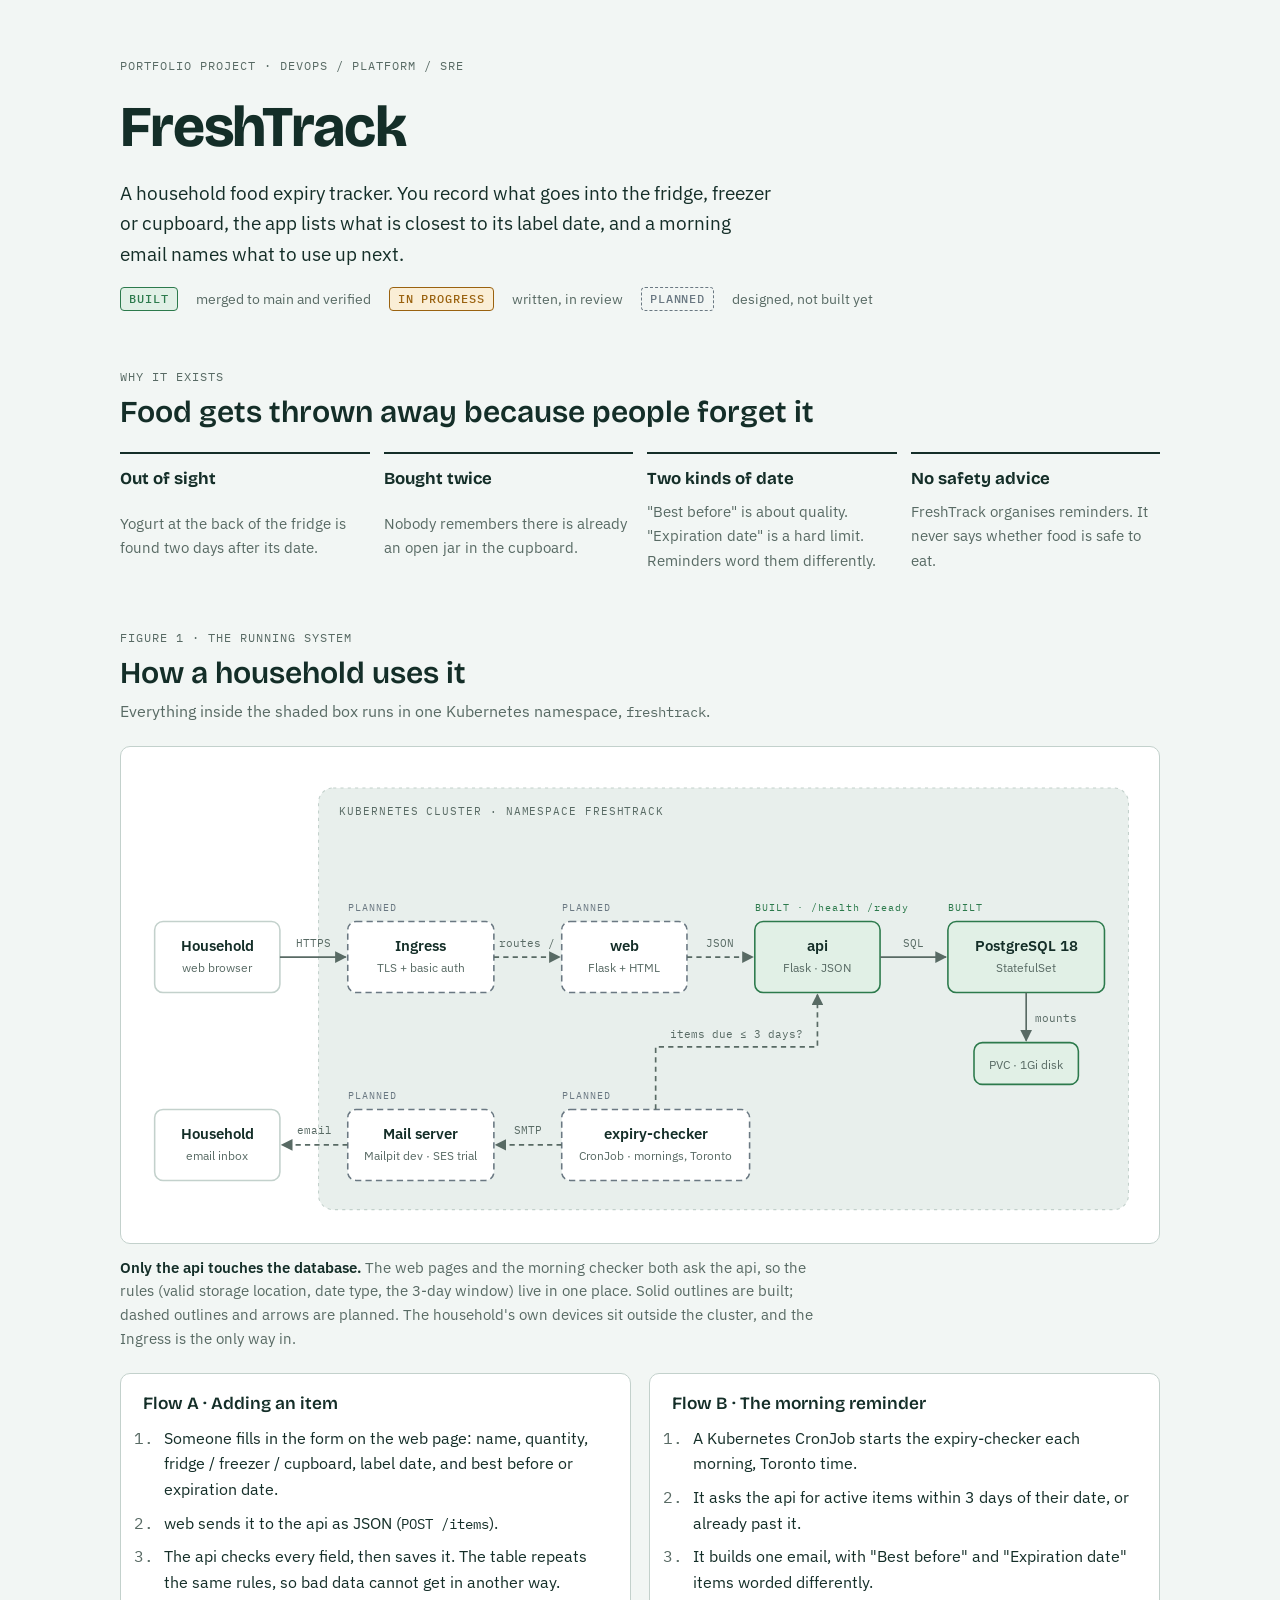
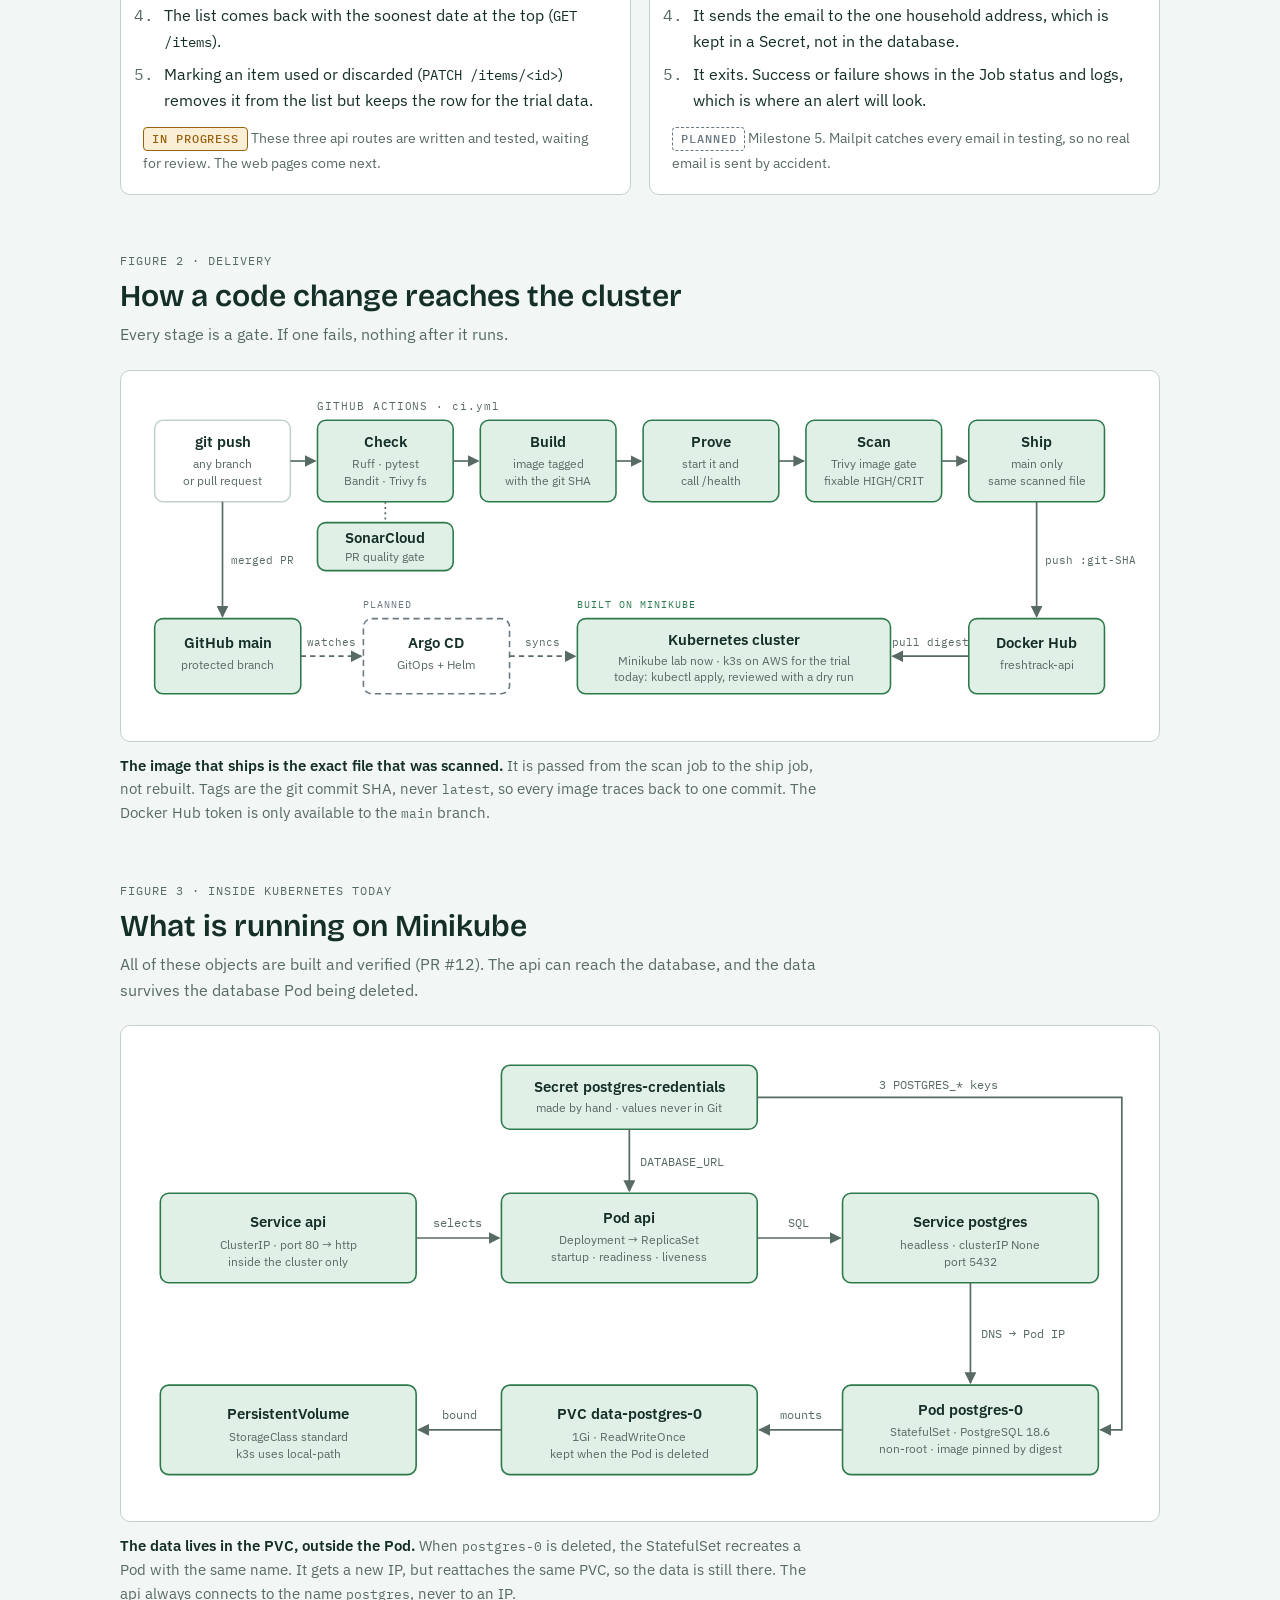
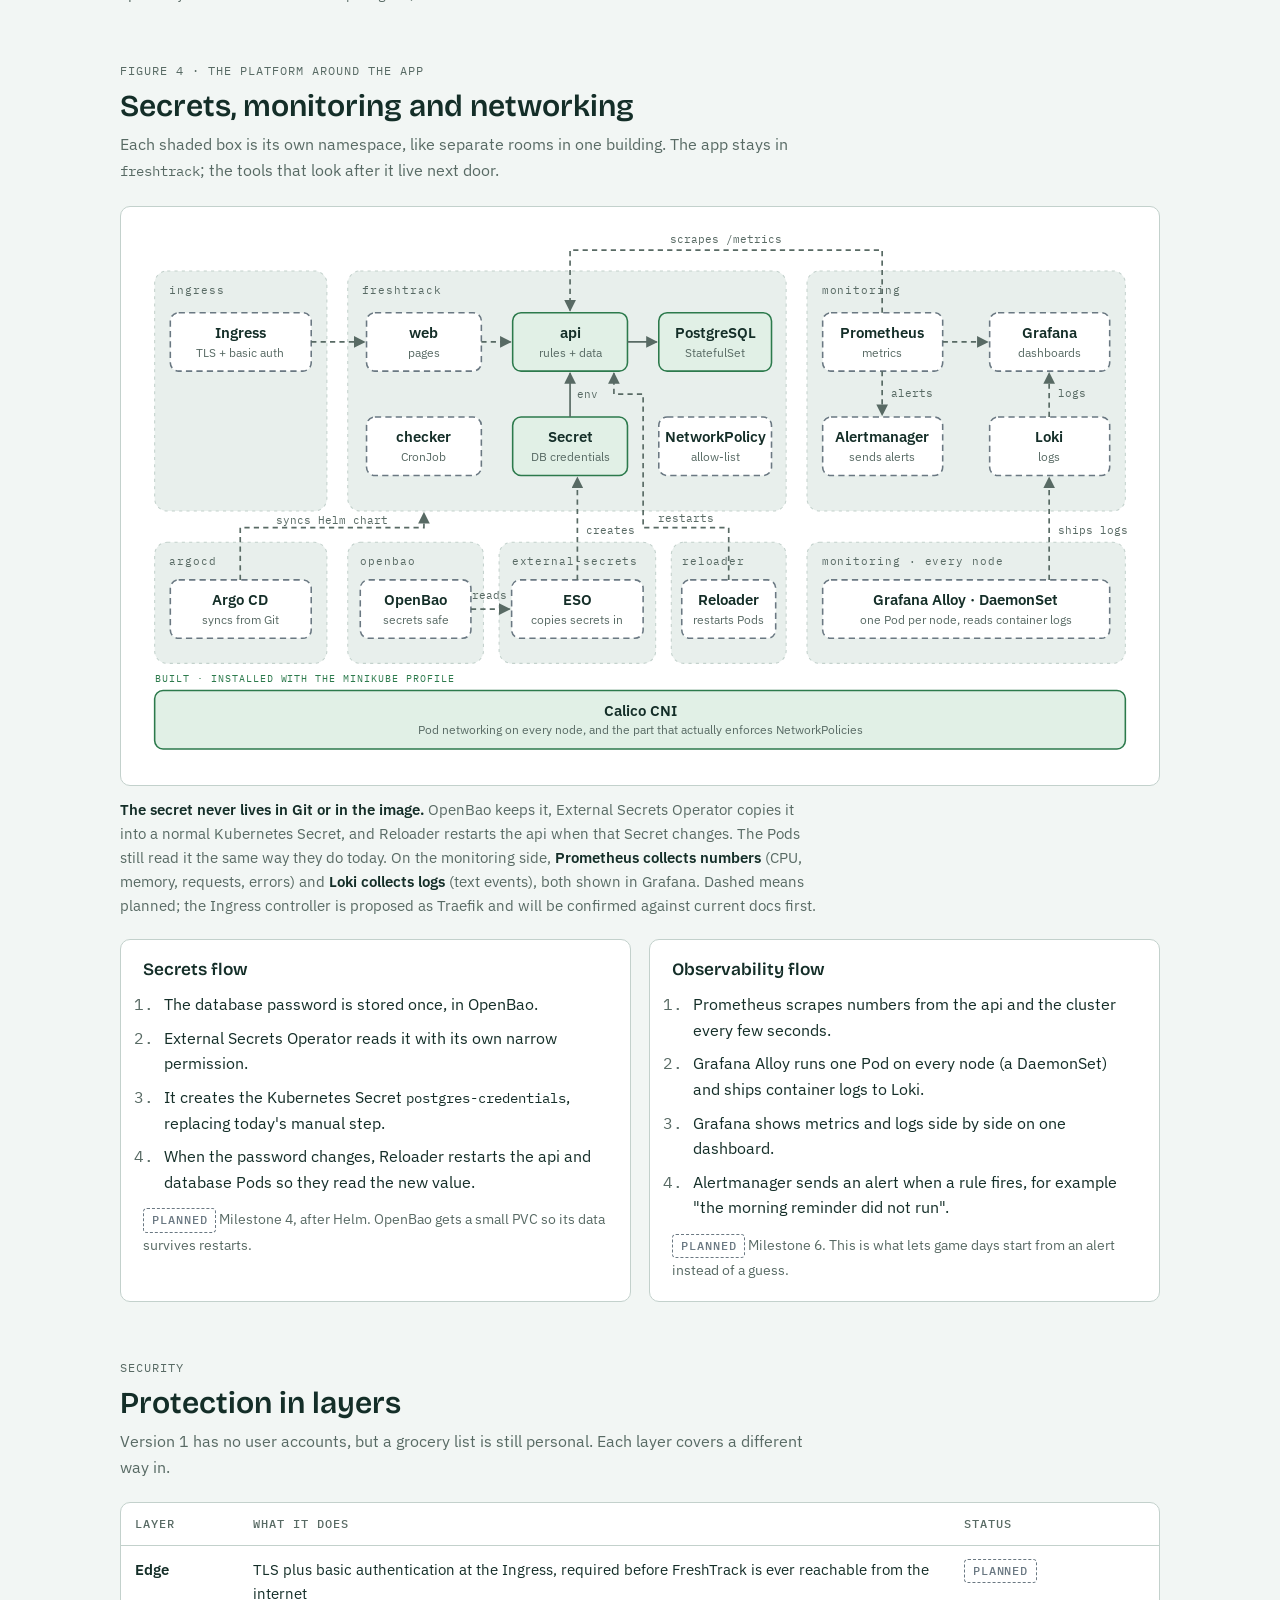
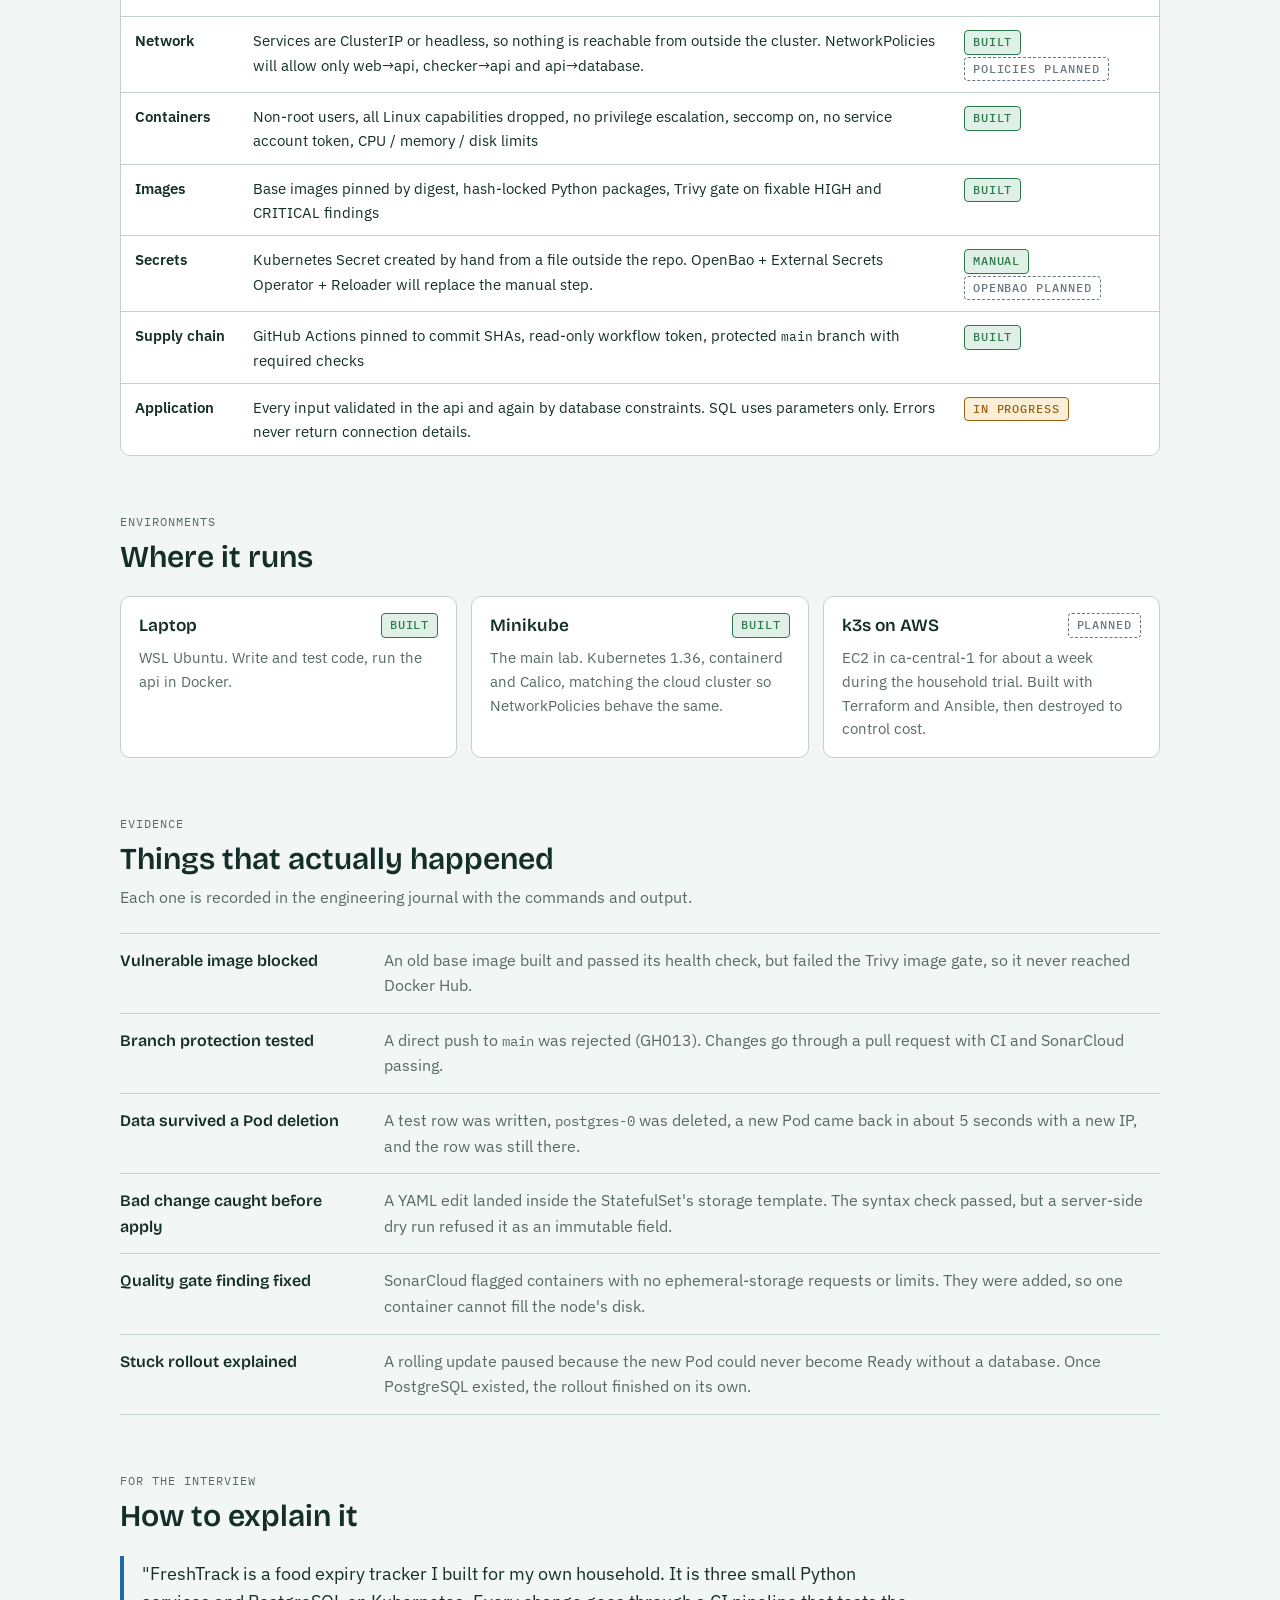
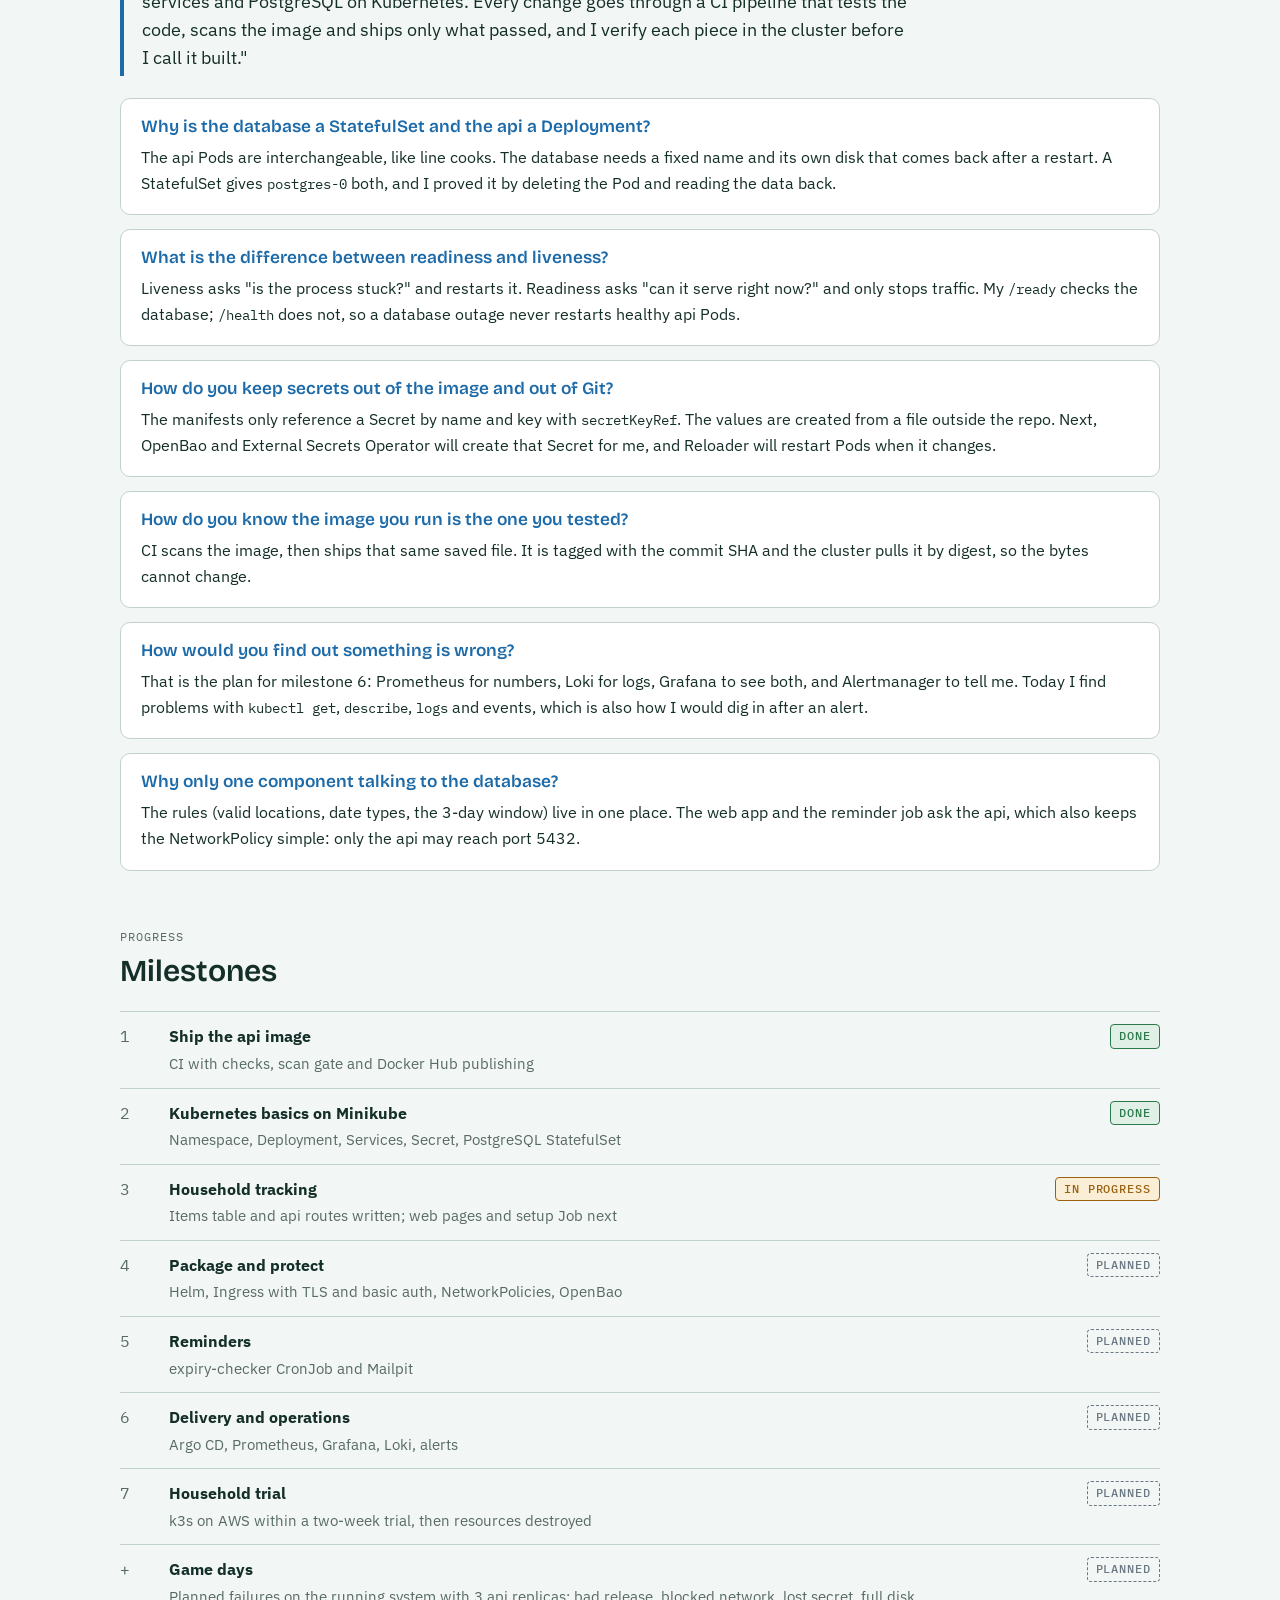
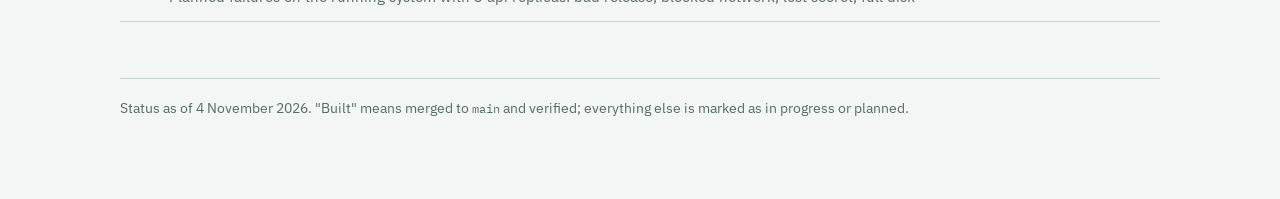
==== commit ac762496: "docs: mark Kubernetes basics Built, add system map, Entry 9 addendum and timeout correction" ====
--- a/docs/system-map.html
+++ b/docs/system-map.html
@@ -461,6 +461,161 @@
 
   <section>
     <div class="head">
+      <div class="eyebrow">Figure 4 · The platform around the app</div>
+      <h2>Secrets, monitoring and networking</h2>
+      <p>Each shaded box is its own namespace, like separate rooms in one building. The app stays in <code>freshtrack</code>; the tools that look after it live next door.</p>
+    </div>
+    <figure>
+      <div class="fig-box">
+        <svg viewBox="0 0 960 520" role="img" aria-label="Namespaces in the cluster. An Ingress controller routes to web in the freshtrack namespace. OpenBao holds secrets, External Secrets Operator reads them and creates the Kubernetes Secret used by the api, and Reloader restarts the api when it changes. Argo CD syncs the Helm chart. Prometheus scrapes api metrics and sends alerts to Alertmanager; Grafana Alloy runs on every node and ships logs to Loki; Grafana shows both. Calico provides Pod networking on every node and enforces NetworkPolicies.">
+          <defs>
+            <marker id="a4" viewBox="0 0 10 10" refX="9" refY="5" markerWidth="7" markerHeight="7" orient="auto-start-reverse">
+              <path class="ah" d="M0 0 L10 5 L0 10 z"/>
+            </marker>
+          </defs>
+
+          <!-- Namespaces, top row -->
+          <rect class="zone" x="15" y="44" width="165" height="230" rx="12"/>
+          <text class="t-zone" x="29" y="66">ingress</text>
+          <rect class="zone" x="200" y="44" width="420" height="230" rx="12"/>
+          <text class="t-zone" x="214" y="66">freshtrack</text>
+          <rect class="zone" x="640" y="44" width="305" height="230" rx="12"/>
+          <text class="t-zone" x="654" y="66">monitoring</text>
+
+          <!-- Namespaces, bottom row -->
+          <rect class="zone" x="15" y="304" width="165" height="116" rx="12"/>
+          <text class="t-zone" x="29" y="326">argocd</text>
+          <rect class="zone" x="200" y="304" width="130" height="116" rx="12"/>
+          <text class="t-zone" x="212" y="326">openbao</text>
+          <rect class="zone" x="345" y="304" width="150" height="116" rx="12"/>
+          <text class="t-zone" x="357" y="326">external-secrets</text>
+          <rect class="zone" x="510" y="304" width="110" height="116" rx="12"/>
+          <text class="t-zone" x="520" y="326">reloader</text>
+          <rect class="zone" x="640" y="304" width="305" height="116" rx="12"/>
+          <text class="t-zone" x="654" y="326">monitoring · every node</text>
+
+          <!-- ingress -->
+          <g class="n planned"><rect x="30" y="84" width="135" height="56" rx="8"/>
+            <text class="t-name" x="97" y="108" text-anchor="middle">Ingress</text>
+            <text class="t-sub" x="97" y="126" text-anchor="middle">TLS + basic auth</text></g>
+
+          <!-- freshtrack -->
+          <g class="n planned"><rect x="218" y="84" width="110" height="56" rx="8"/>
+            <text class="t-name" x="273" y="108" text-anchor="middle">web</text>
+            <text class="t-sub" x="273" y="126" text-anchor="middle">pages</text></g>
+          <g class="n built"><rect x="358" y="84" width="110" height="56" rx="8"/>
+            <text class="t-name" x="413" y="108" text-anchor="middle">api</text>
+            <text class="t-sub" x="413" y="126" text-anchor="middle">rules + data</text></g>
+          <g class="n built"><rect x="498" y="84" width="108" height="56" rx="8"/>
+            <text class="t-name" x="552" y="108" text-anchor="middle">PostgreSQL</text>
+            <text class="t-sub" x="552" y="126" text-anchor="middle">StatefulSet</text></g>
+          <g class="n planned"><rect x="218" y="184" width="110" height="56" rx="8"/>
+            <text class="t-name" x="273" y="208" text-anchor="middle">checker</text>
+            <text class="t-sub" x="273" y="226" text-anchor="middle">CronJob</text></g>
+          <g class="n built"><rect x="358" y="184" width="110" height="56" rx="8"/>
+            <text class="t-name" x="413" y="208" text-anchor="middle">Secret</text>
+            <text class="t-sub" x="413" y="226" text-anchor="middle">DB credentials</text></g>
+          <g class="n planned"><rect x="498" y="184" width="108" height="56" rx="8"/>
+            <text class="t-name" x="552" y="208" text-anchor="middle">NetworkPolicy</text>
+            <text class="t-sub" x="552" y="226" text-anchor="middle">allow-list</text></g>
+
+          <!-- monitoring -->
+          <g class="n planned"><rect x="655" y="84" width="115" height="56" rx="8"/>
+            <text class="t-name" x="712" y="108" text-anchor="middle">Prometheus</text>
+            <text class="t-sub" x="712" y="126" text-anchor="middle">metrics</text></g>
+          <g class="n planned"><rect x="815" y="84" width="115" height="56" rx="8"/>
+            <text class="t-name" x="872" y="108" text-anchor="middle">Grafana</text>
+            <text class="t-sub" x="872" y="126" text-anchor="middle">dashboards</text></g>
+          <g class="n planned"><rect x="655" y="184" width="115" height="56" rx="8"/>
+            <text class="t-name" x="712" y="208" text-anchor="middle">Alertmanager</text>
+            <text class="t-sub" x="712" y="226" text-anchor="middle">sends alerts</text></g>
+          <g class="n planned"><rect x="815" y="184" width="115" height="56" rx="8"/>
+            <text class="t-name" x="872" y="208" text-anchor="middle">Loki</text>
+            <text class="t-sub" x="872" y="226" text-anchor="middle">logs</text></g>
+
+          <!-- bottom row tools -->
+          <g class="n planned"><rect x="30" y="340" width="135" height="56" rx="8"/>
+            <text class="t-name" x="97" y="364" text-anchor="middle">Argo CD</text>
+            <text class="t-sub" x="97" y="382" text-anchor="middle">syncs from Git</text></g>
+          <g class="n planned"><rect x="212" y="340" width="106" height="56" rx="8"/>
+            <text class="t-name" x="265" y="364" text-anchor="middle">OpenBao</text>
+            <text class="t-sub" x="265" y="382" text-anchor="middle">secrets safe</text></g>
+          <g class="n planned"><rect x="357" y="340" width="126" height="56" rx="8"/>
+            <text class="t-name" x="420" y="364" text-anchor="middle">ESO</text>
+            <text class="t-sub" x="420" y="382" text-anchor="middle">copies secrets in</text></g>
+          <g class="n planned"><rect x="520" y="340" width="90" height="56" rx="8"/>
+            <text class="t-name" x="565" y="364" text-anchor="middle">Reloader</text>
+            <text class="t-sub" x="565" y="382" text-anchor="middle">restarts Pods</text></g>
+          <g class="n planned"><rect x="655" y="340" width="275" height="56" rx="8"/>
+            <text class="t-name" x="792" y="364" text-anchor="middle">Grafana Alloy · DaemonSet</text>
+            <text class="t-sub" x="792" y="382" text-anchor="middle">one Pod per node, reads container logs</text></g>
+
+          <!-- Calico under everything -->
+          <g class="n built"><rect x="15" y="446" width="930" height="56" rx="8"/>
+            <text class="t-tag built" x="15" y="438">BUILT · INSTALLED WITH THE MINIKUBE PROFILE</text>
+            <text class="t-name" x="480" y="470" text-anchor="middle">Calico CNI</text>
+            <text class="t-sub" x="480" y="488" text-anchor="middle">Pod networking on every node, and the part that actually enforces NetworkPolicies</text></g>
+
+          <!-- request path -->
+          <line class="e planned" x1="165" y1="112" x2="216" y2="112" marker-end="url(#a4)"/>
+          <line class="e planned" x1="328" y1="112" x2="356" y2="112" marker-end="url(#a4)"/>
+          <line class="e" x1="468" y1="112" x2="496" y2="112" marker-end="url(#a4)"/>
+          <line class="e" x1="413" y1="184" x2="413" y2="142" marker-end="url(#a4)"/>
+          <text class="t-edge" x="420" y="166">env</text>
+
+          <!-- secrets flow -->
+          <line class="e planned" x1="318" y1="368" x2="355" y2="368" marker-end="url(#a4)"/>
+          <text class="t-edge" x="336" y="358" text-anchor="middle">reads</text>
+          <line class="e planned" x1="420" y1="340" x2="420" y2="242" marker-end="url(#a4)"/>
+          <text class="t-edge" x="428" y="296">creates</text>
+          <path class="e planned" d="M 565 340 L 565 290 L 483 290 L 483 162 L 455 162 L 455 142" marker-end="url(#a4)"/>
+          <text class="t-edge" x="524" y="285" text-anchor="middle">restarts</text>
+
+          <!-- GitOps -->
+          <path class="e planned" d="M 97 340 L 97 290 L 273 290 L 273 276" marker-end="url(#a4)"/>
+          <text class="t-edge" x="185" y="286" text-anchor="middle">syncs Helm chart</text>
+
+          <!-- monitoring flows -->
+          <path class="e planned" d="M 712 84 L 712 24 L 413 24 L 413 82" marker-end="url(#a4)"/>
+          <text class="t-edge" x="562" y="17" text-anchor="middle">scrapes /metrics</text>
+          <line class="e planned" x1="770" y1="112" x2="813" y2="112" marker-end="url(#a4)"/>
+          <line class="e planned" x1="712" y1="140" x2="712" y2="182" marker-end="url(#a4)"/>
+          <text class="t-edge" x="720" y="165">alerts</text>
+          <line class="e planned" x1="872" y1="184" x2="872" y2="142" marker-end="url(#a4)"/>
+          <text class="t-edge" x="880" y="165">logs</text>
+          <line class="e planned" x1="872" y1="340" x2="872" y2="242" marker-end="url(#a4)"/>
+          <text class="t-edge" x="880" y="296">ships logs</text>
+        </svg>
+      </div>
+      <figcaption><b>The secret never lives in Git or in the image.</b> OpenBao keeps it, External Secrets Operator copies it into a normal Kubernetes Secret, and Reloader restarts the api when that Secret changes. The Pods still read it the same way they do today. On the monitoring side, <b>Prometheus collects numbers</b> (CPU, memory, requests, errors) and <b>Loki collects logs</b> (text events), both shown in Grafana. Dashed means planned; the Ingress controller is proposed as Traefik and will be confirmed against current docs first.</figcaption>
+    </figure>
+
+    <div class="two">
+      <div class="panel">
+        <h3>Secrets flow</h3>
+        <ol>
+          <li>The database password is stored once, in OpenBao.</li>
+          <li>External Secrets Operator reads it with its own narrow permission.</li>
+          <li>It creates the Kubernetes Secret <code>postgres-credentials</code>, replacing today's manual step.</li>
+          <li>When the password changes, Reloader restarts the api and database Pods so they read the new value.</li>
+        </ol>
+        <p class="note"><span class="tag planned">Planned</span> Milestone 4, after Helm. OpenBao gets a small PVC so its data survives restarts.</p>
+      </div>
+      <div class="panel">
+        <h3>Observability flow</h3>
+        <ol>
+          <li>Prometheus scrapes numbers from the api and the cluster every few seconds.</li>
+          <li>Grafana Alloy runs one Pod on every node (a DaemonSet) and ships container logs to Loki.</li>
+          <li>Grafana shows metrics and logs side by side on one dashboard.</li>
+          <li>Alertmanager sends an alert when a rule fires, for example "the morning reminder did not run".</li>
+        </ol>
+        <p class="note"><span class="tag planned">Planned</span> Milestone 6. This is what lets game days start from an alert instead of a guess.</p>
+      </div>
+    </div>
+  </section>
+
+  <section>
+    <div class="head">
       <div class="eyebrow">Security</div>
       <h2>Protection in layers</h2>
       <p>Version 1 has no user accounts, but a grocery list is still personal. Each layer covers a different way in.</p>
@@ -520,6 +675,7 @@
       <div class="q"><h3>What is the difference between readiness and liveness?</h3><p>Liveness asks "is the process stuck?" and restarts it. Readiness asks "can it serve right now?" and only stops traffic. My <code>/ready</code> checks the database; <code>/health</code> does not, so a database outage never restarts healthy api Pods.</p></div>
       <div class="q"><h3>How do you keep secrets out of the image and out of Git?</h3><p>The manifests only reference a Secret by name and key with <code>secretKeyRef</code>. The values are created from a file outside the repo. Next, OpenBao and External Secrets Operator will create that Secret for me, and Reloader will restart Pods when it changes.</p></div>
       <div class="q"><h3>How do you know the image you run is the one you tested?</h3><p>CI scans the image, then ships that same saved file. It is tagged with the commit SHA and the cluster pulls it by digest, so the bytes cannot change.</p></div>
+      <div class="q"><h3>How would you find out something is wrong?</h3><p>That is the plan for milestone 6: Prometheus for numbers, Loki for logs, Grafana to see both, and Alertmanager to tell me. Today I find problems with <code>kubectl get</code>, <code>describe</code>, <code>logs</code> and events, which is also how I would dig in after an alert.</p></div>
       <div class="q"><h3>Why only one component talking to the database?</h3><p>The rules (valid locations, date types, the 3-day window) live in one place. The web app and the reminder job ask the api, which also keeps the NetworkPolicy simple: only the api may reach port 5432.</p></div>
     </div>
   </section>
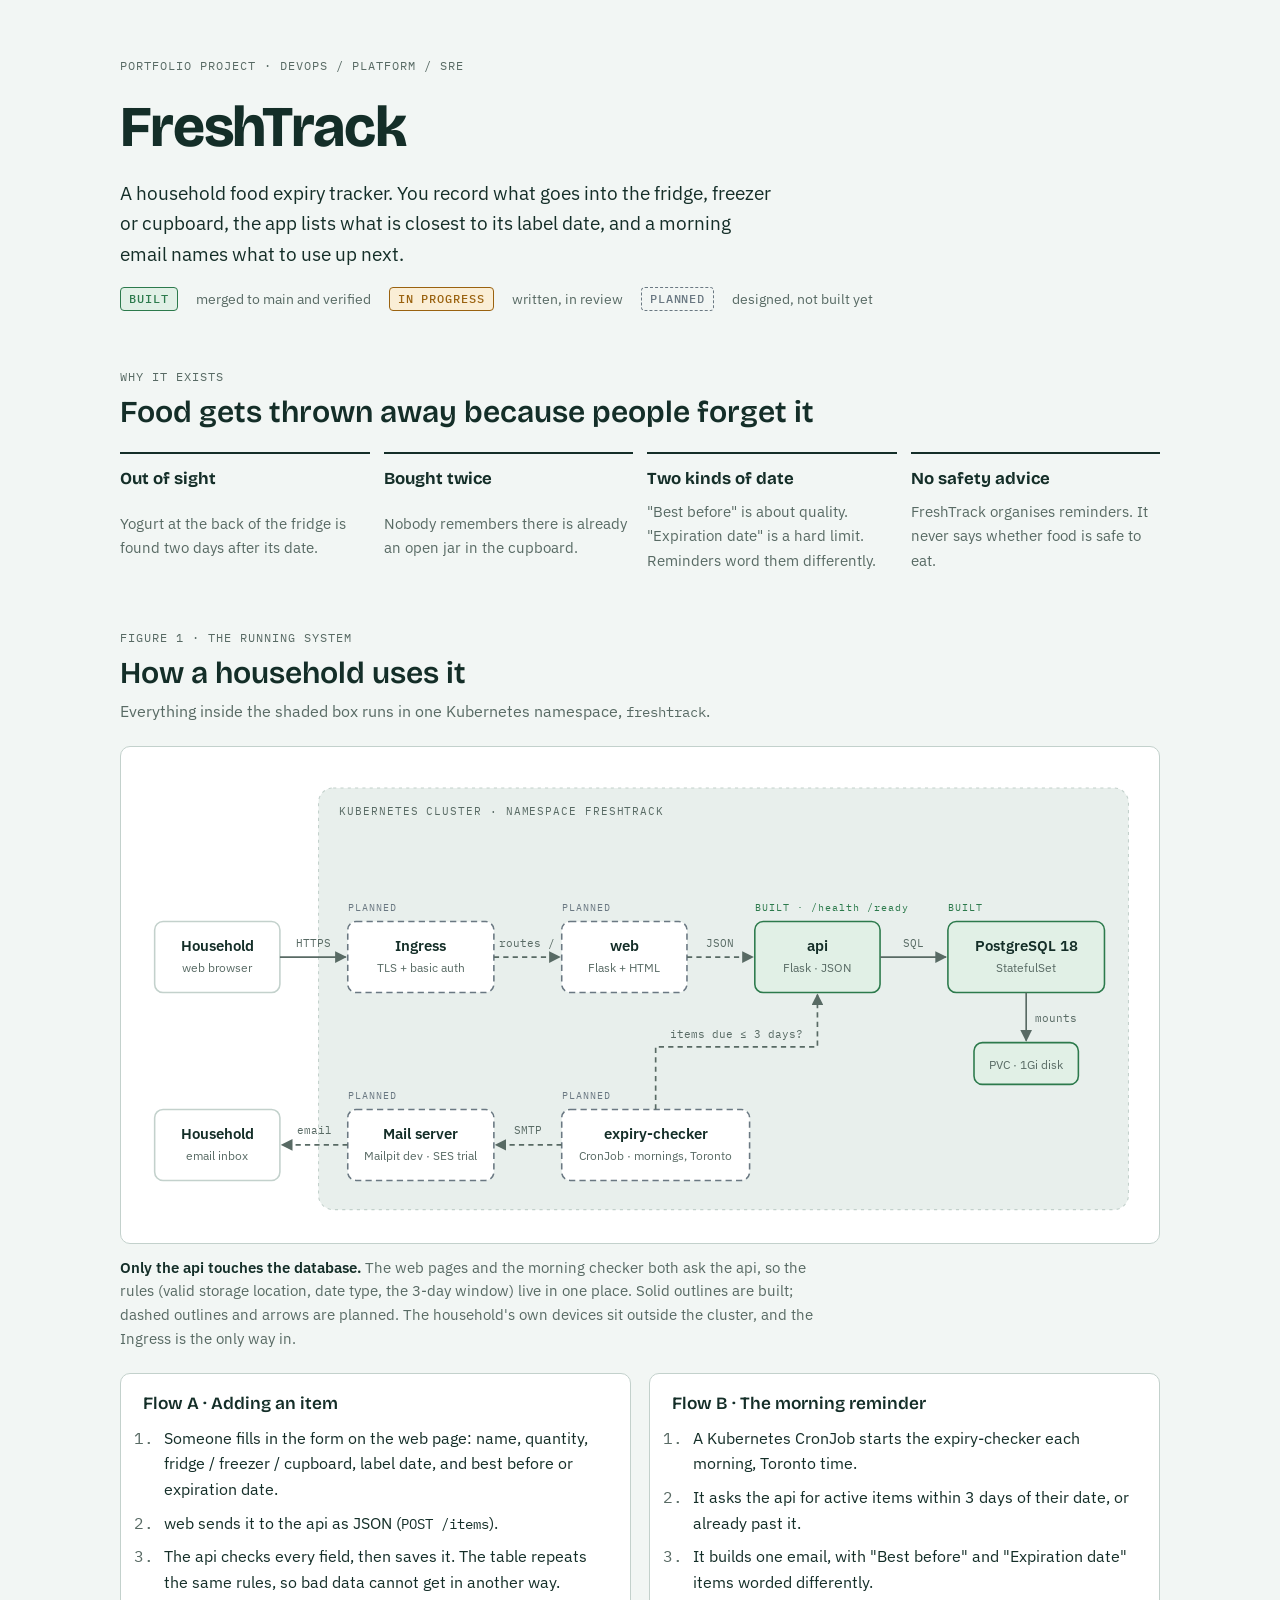
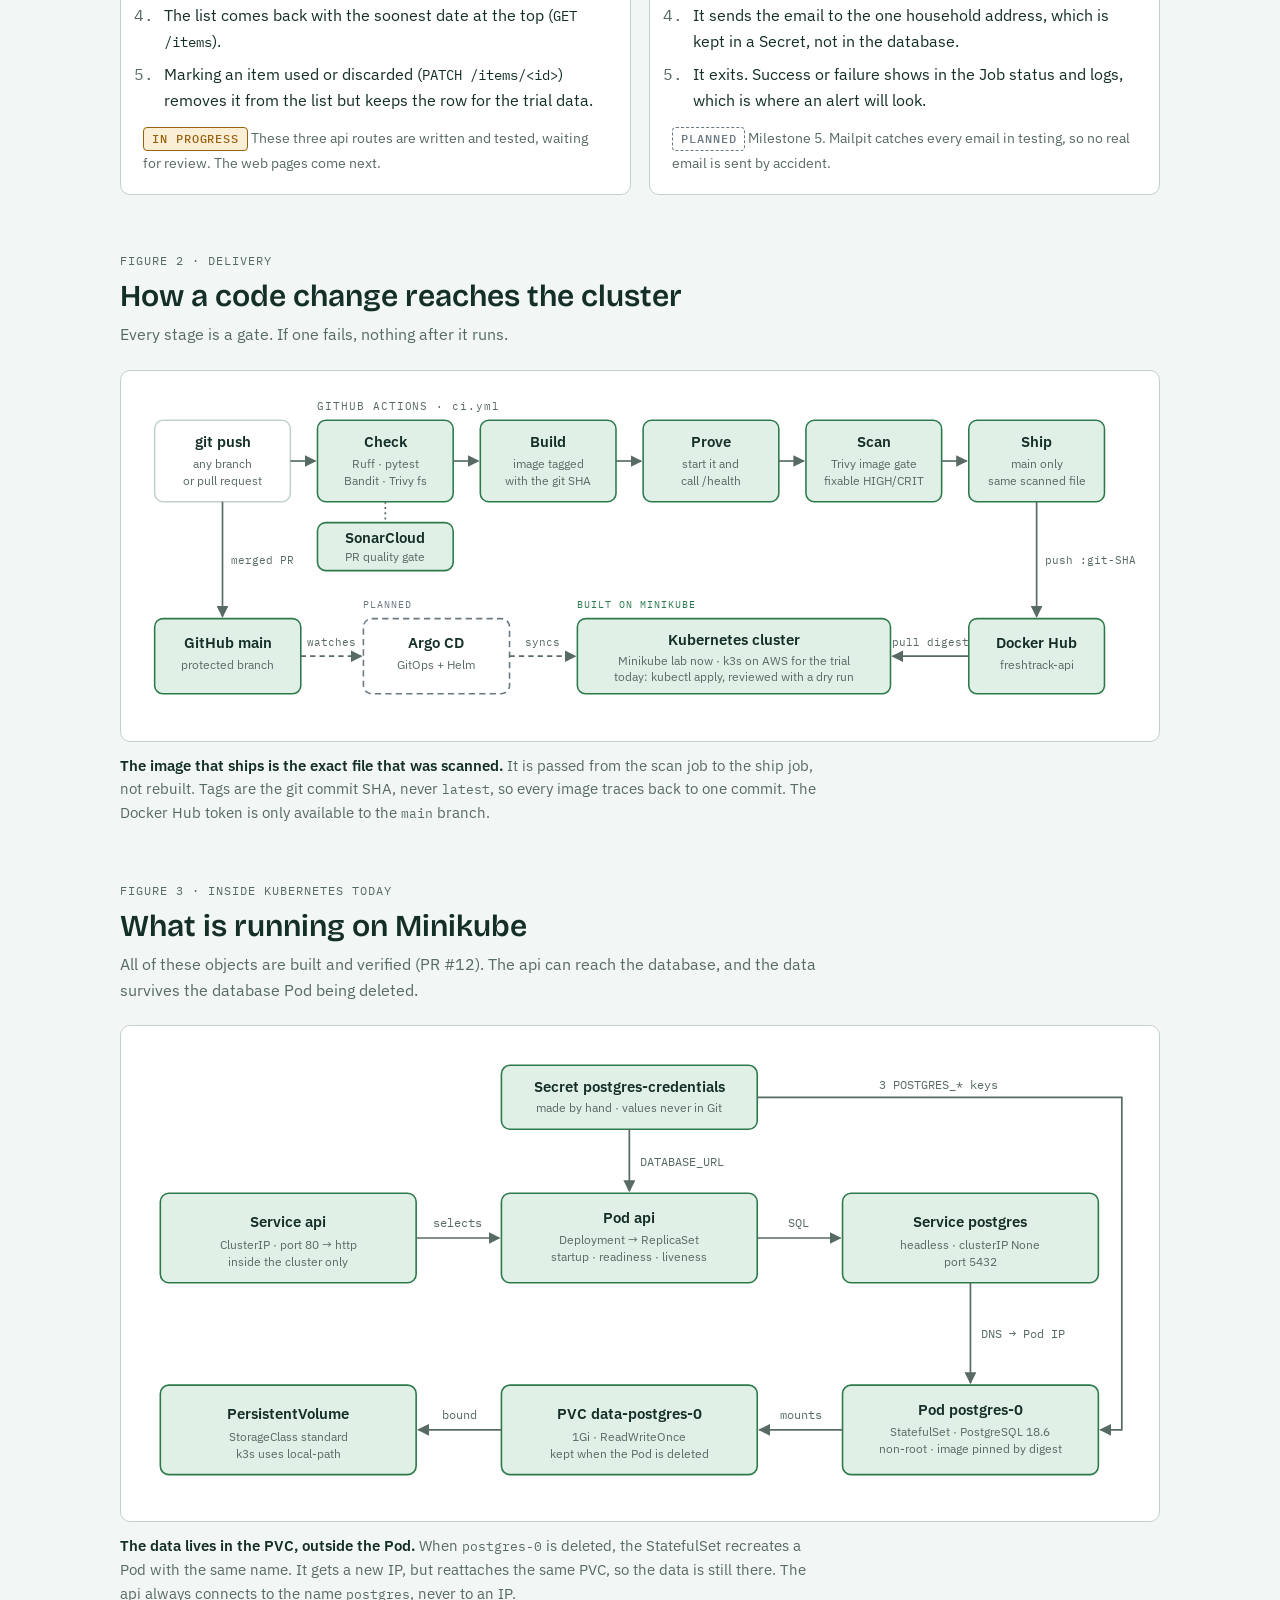
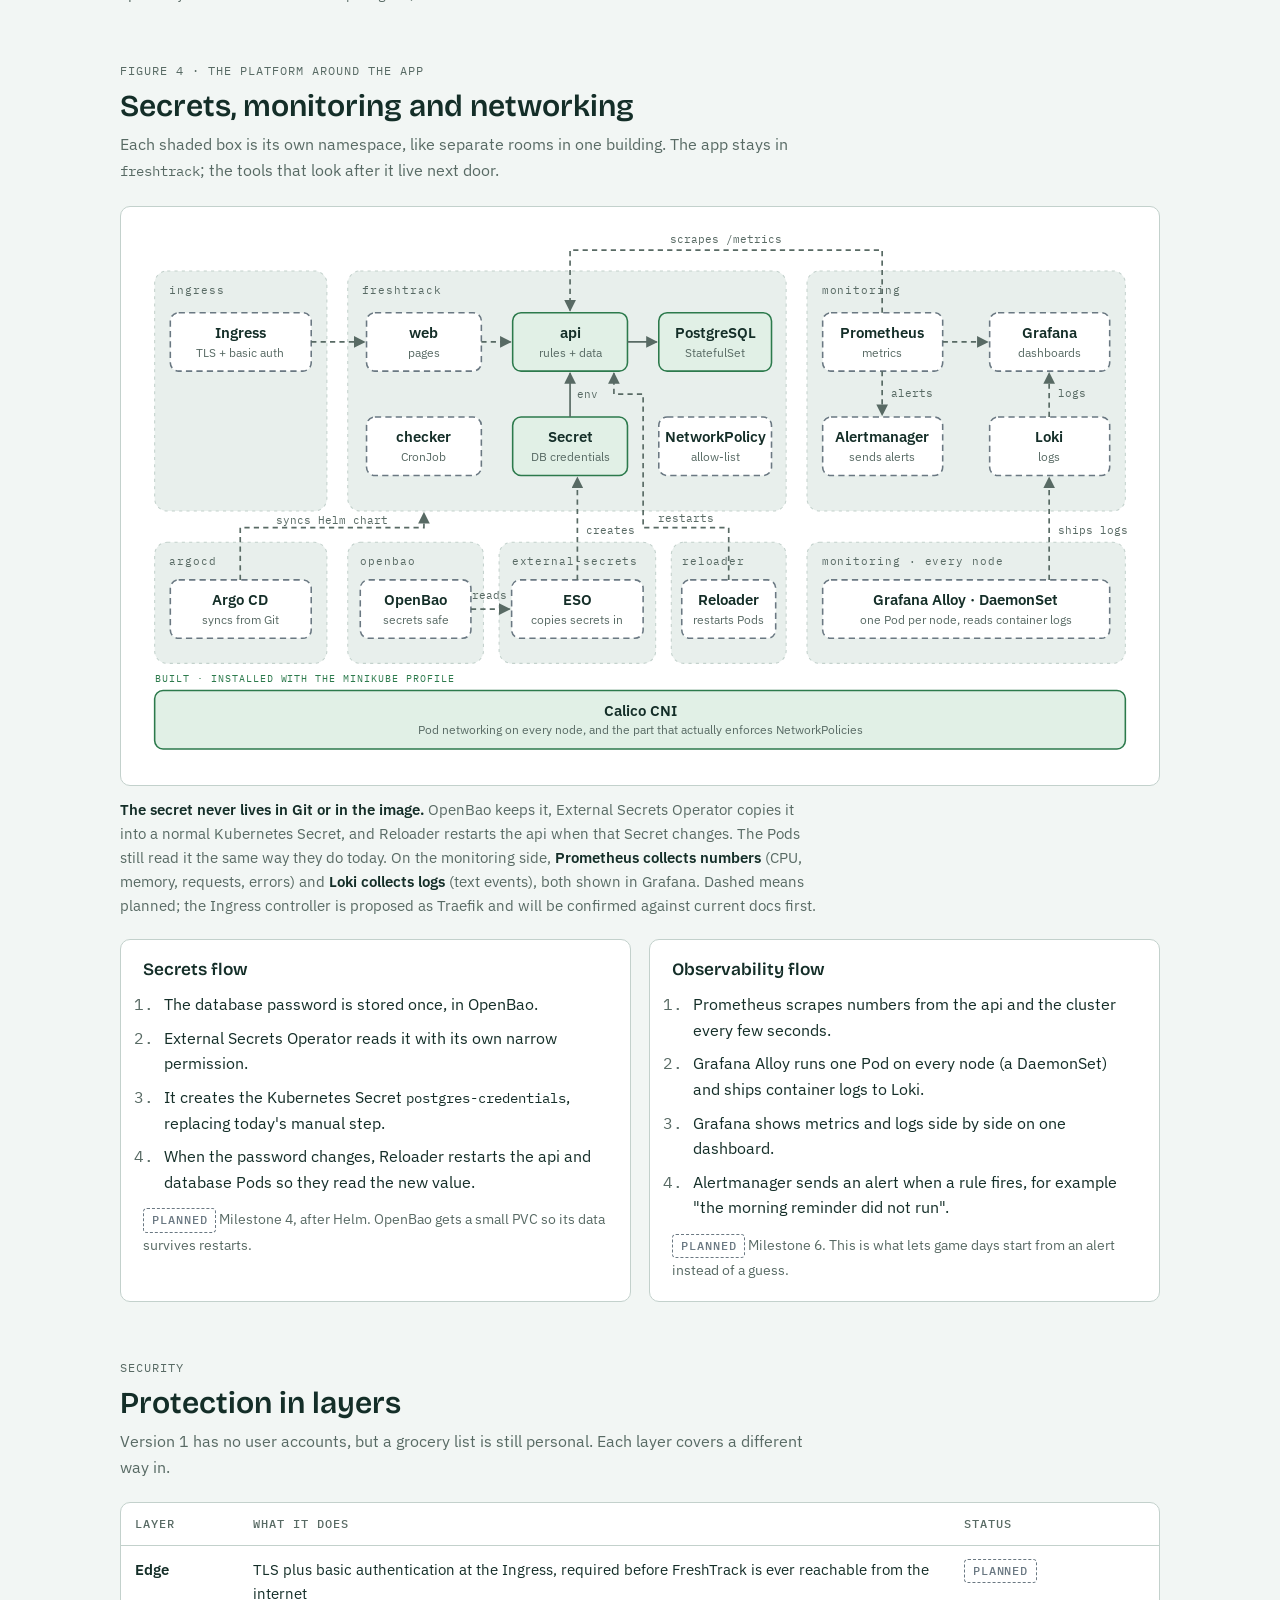
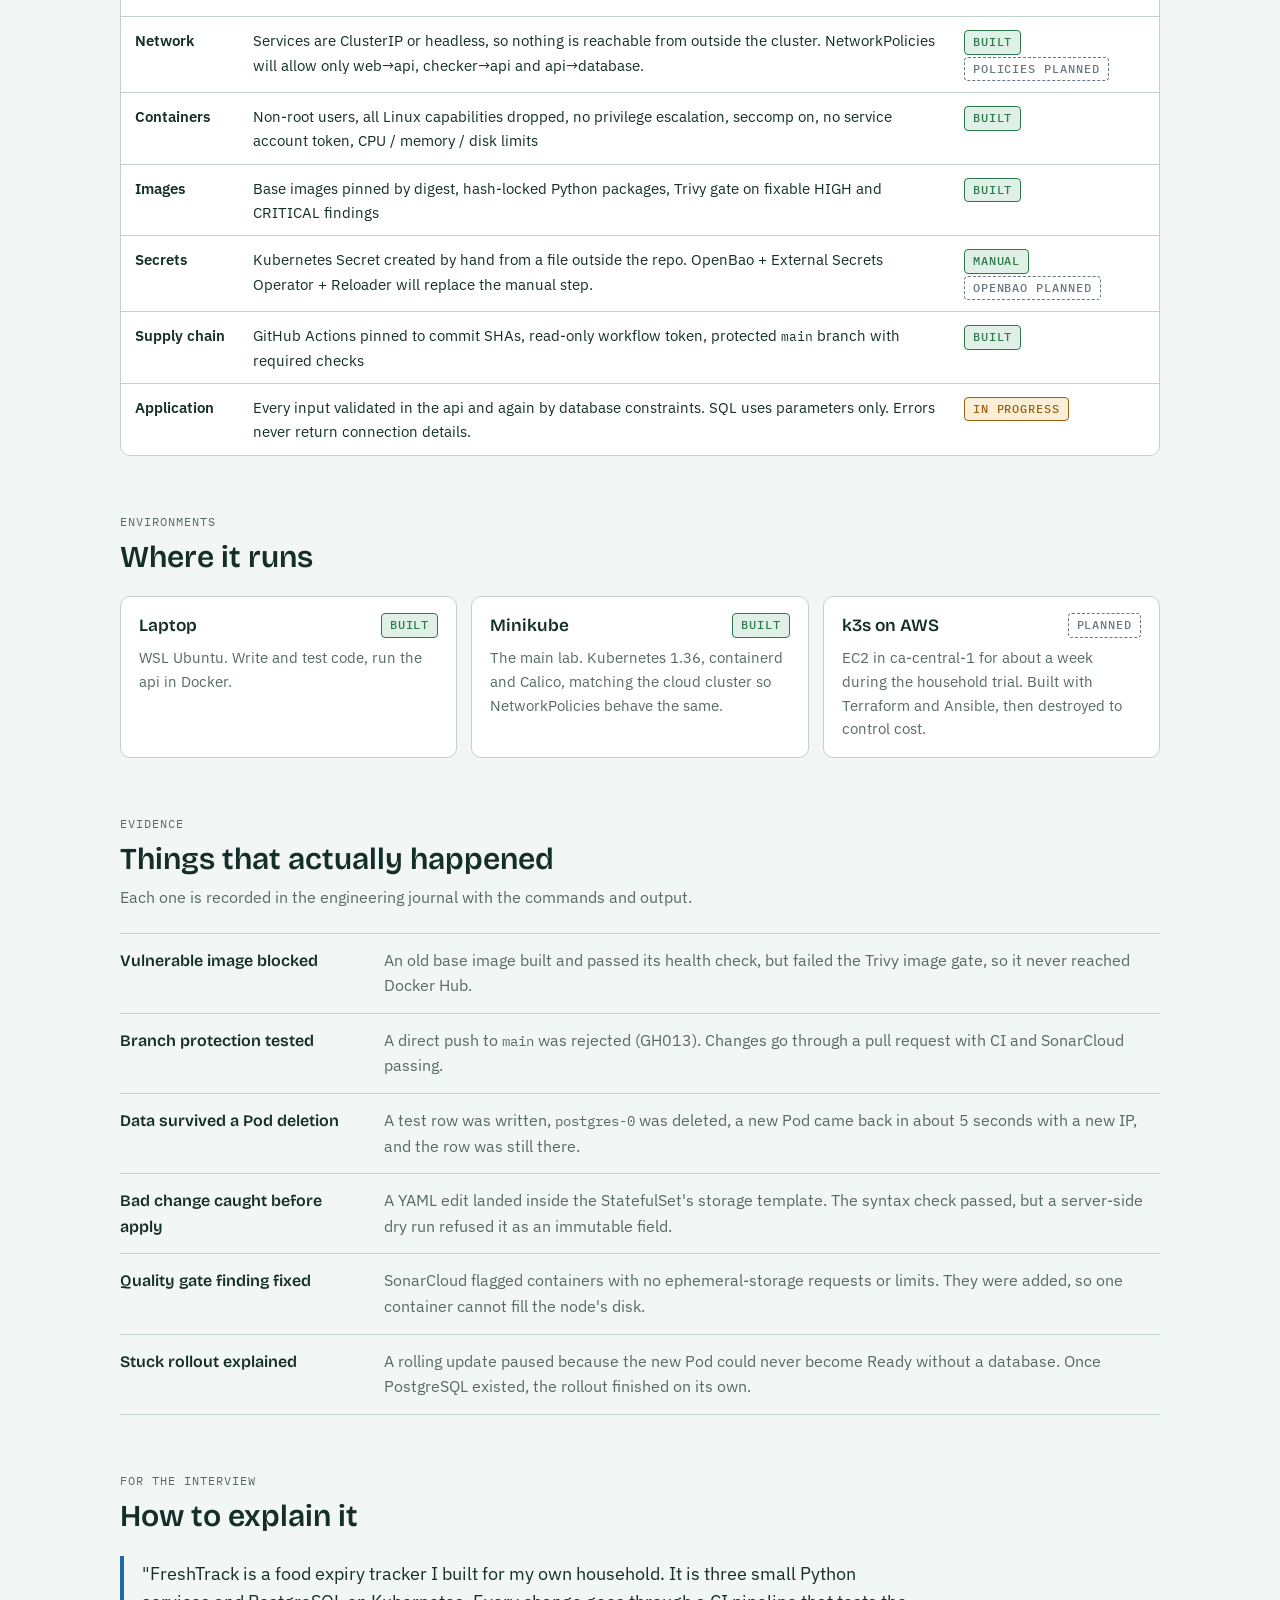
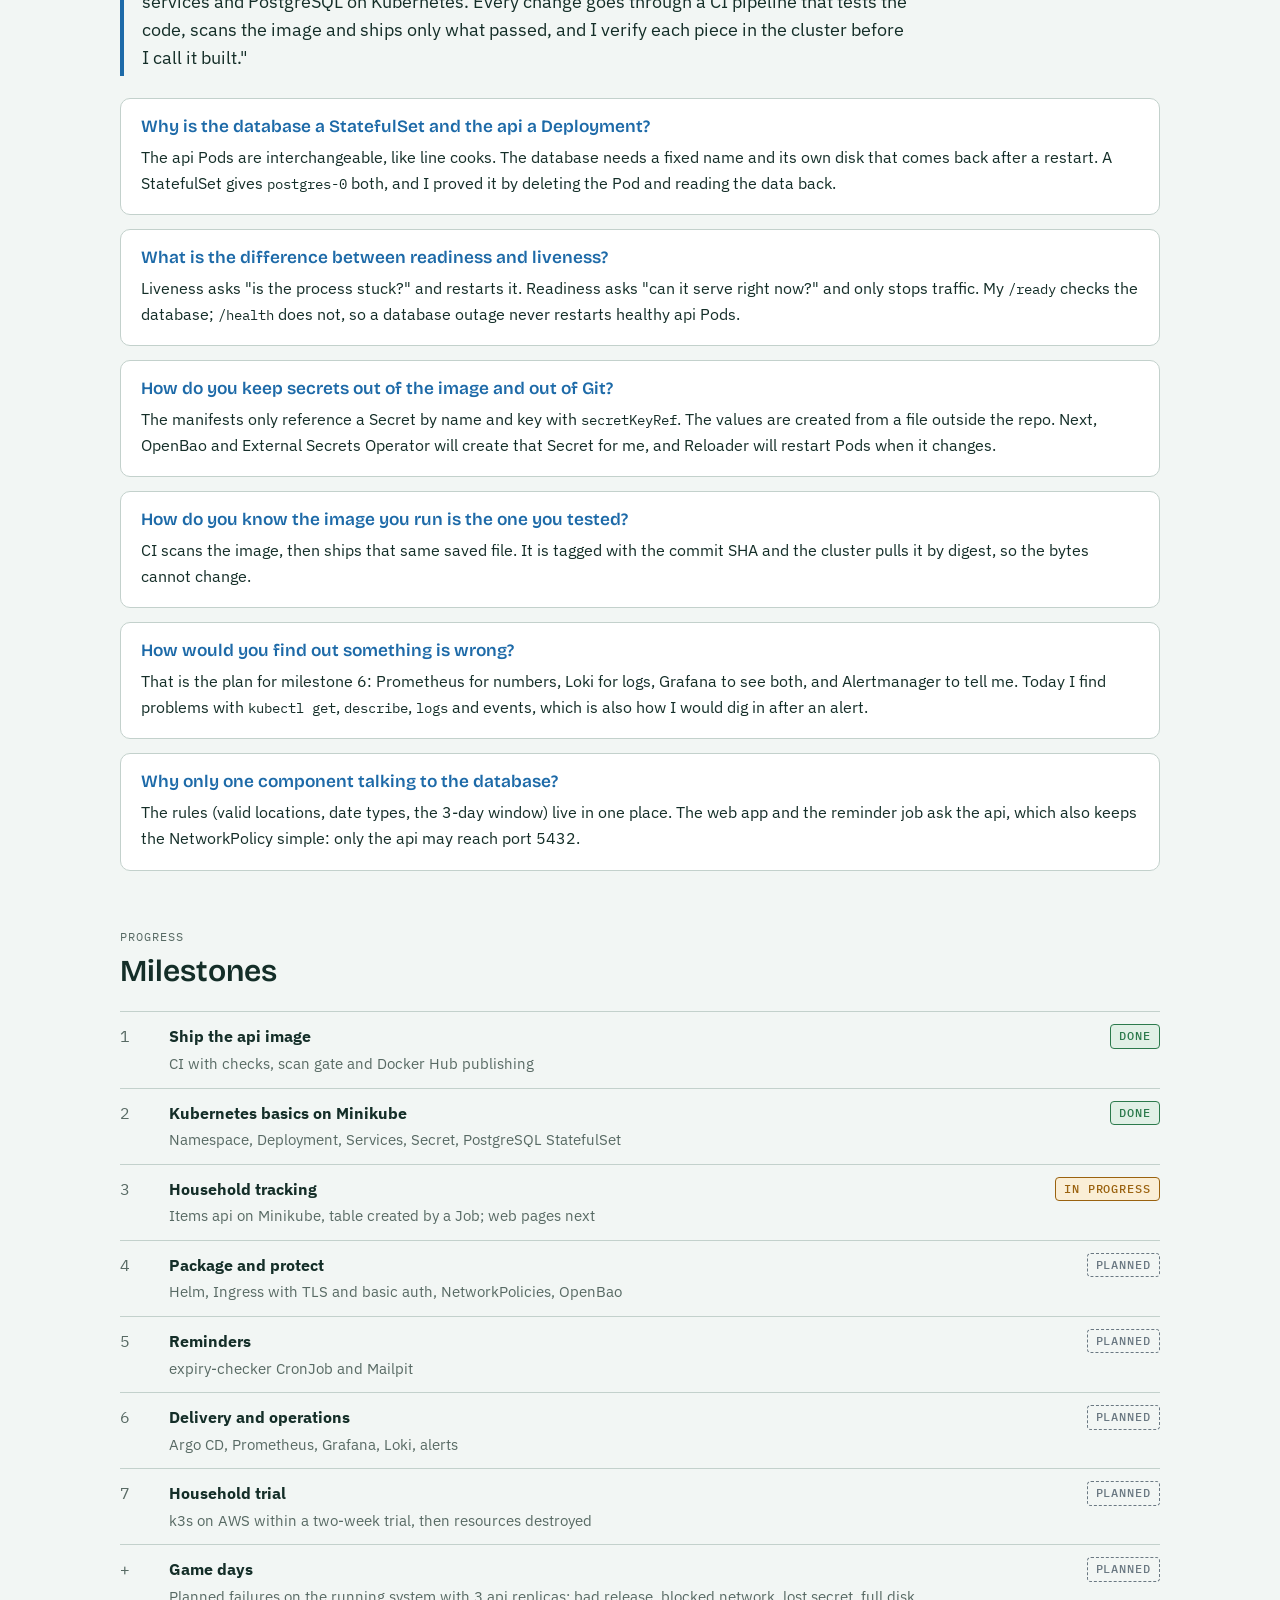
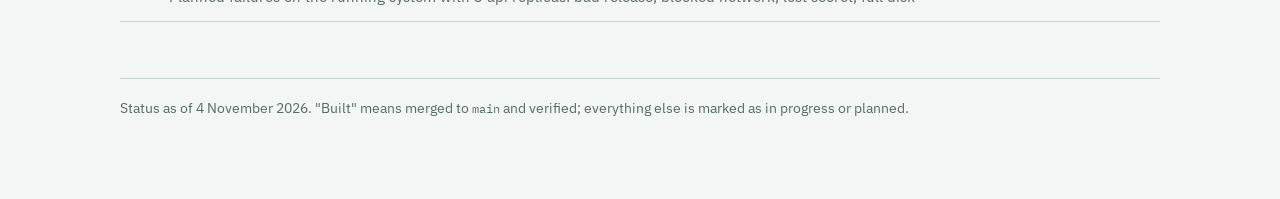
==== commit 02042465: "docs: add Entry 13 (init-db Job) and bring README up to date" ====
--- a/docs/system-map.html
+++ b/docs/system-map.html
@@ -688,7 +688,7 @@
     <ol class="road">
       <li><span class="num">1</span><div class="what"><strong>Ship the api image</strong><span>CI with checks, scan gate and Docker Hub publishing</span></div><span class="tag built">Done</span></li>
       <li><span class="num">2</span><div class="what"><strong>Kubernetes basics on Minikube</strong><span>Namespace, Deployment, Services, Secret, PostgreSQL StatefulSet</span></div><span class="tag built">Done</span></li>
-      <li><span class="num">3</span><div class="what"><strong>Household tracking</strong><span>Items table and api routes written; web pages and setup Job next</span></div><span class="tag prog">In progress</span></li>
+      <li><span class="num">3</span><div class="what"><strong>Household tracking</strong><span>Items api on Minikube, table created by a Job; web pages next</span></div><span class="tag prog">In progress</span></li>
       <li><span class="num">4</span><div class="what"><strong>Package and protect</strong><span>Helm, Ingress with TLS and basic auth, NetworkPolicies, OpenBao</span></div><span class="tag planned">Planned</span></li>
       <li><span class="num">5</span><div class="what"><strong>Reminders</strong><span>expiry-checker CronJob and Mailpit</span></div><span class="tag planned">Planned</span></li>
       <li><span class="num">6</span><div class="what"><strong>Delivery and operations</strong><span>Argo CD, Prometheus, Grafana, Loki, alerts</span></div><span class="tag planned">Planned</span></li>
